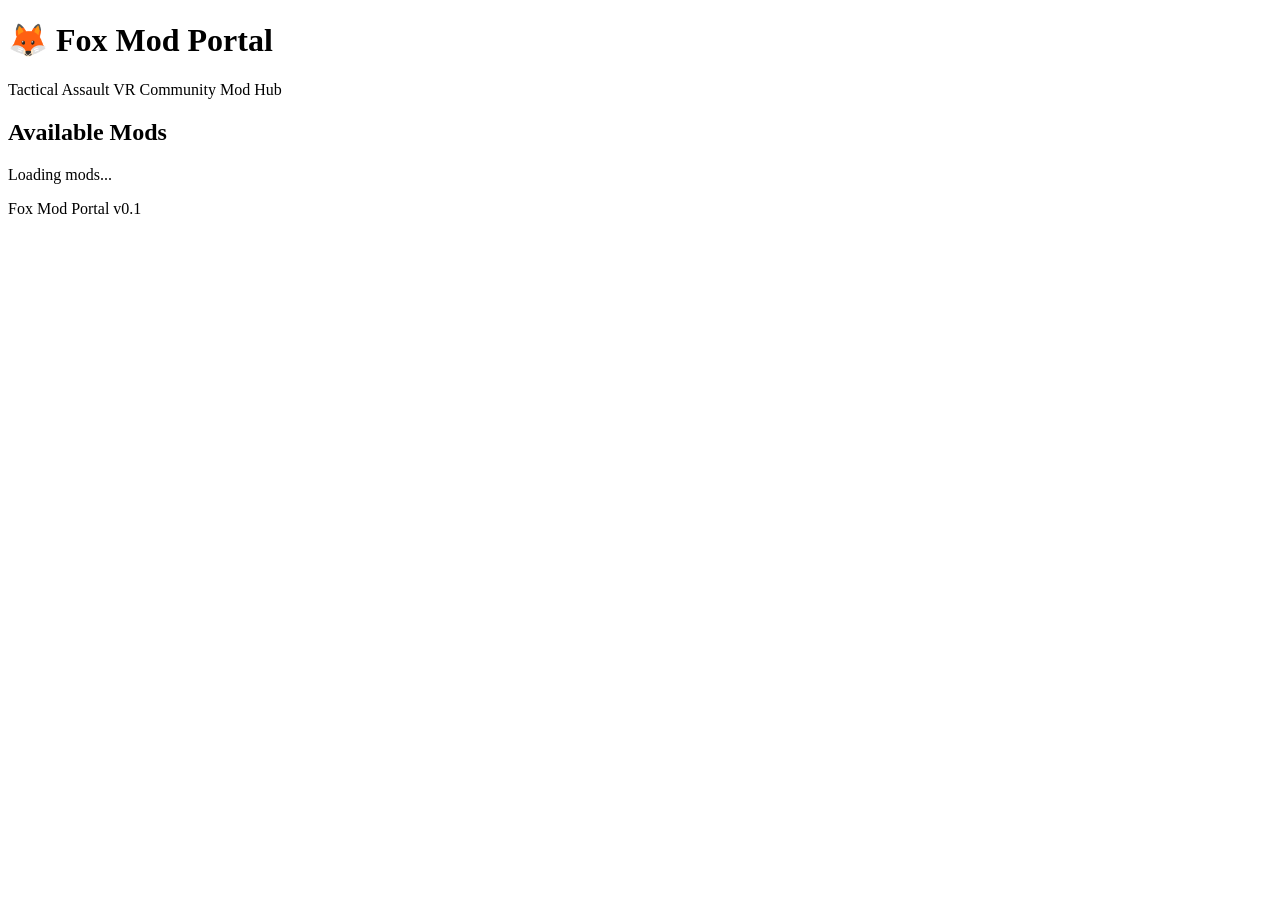
==== index.html @ dd149527 "Create index.html" ====
<!DOCTYPE html>
<html>
<head>
    <title>Fox Mod Portal</title>
    <link rel="stylesheet" href="style.css">
</head>

<body>

<header>
    <h1>🦊 Fox Mod Portal</h1>
    <p>Tactical Assault VR Community Mod Hub</p>
</header>

<main>
    <h2>Available Mods</h2>

    <div id="mods">
        Loading mods...
    </div>
</main>

<footer>
    <p>Fox Mod Portal v0.1</p>
</footer>

<script>
fetch("mods.json")
.then(response => response.json())
.then(data => {

    const container = document.getElementById("mods");

    data.mods.forEach(mod => {

        container.innerHTML += `
        <div class="mod-card">

            <h3>${mod.name}</h3>

            <p>
            Type: ${mod.type}<br>
            Version: ${mod.version}<br>
            Creator: ${mod.author}
            </p>

            <a href="${mod.download}">
                Download
            </a>

        </div>
        `;

    });

});
</script>

</body>
</html>
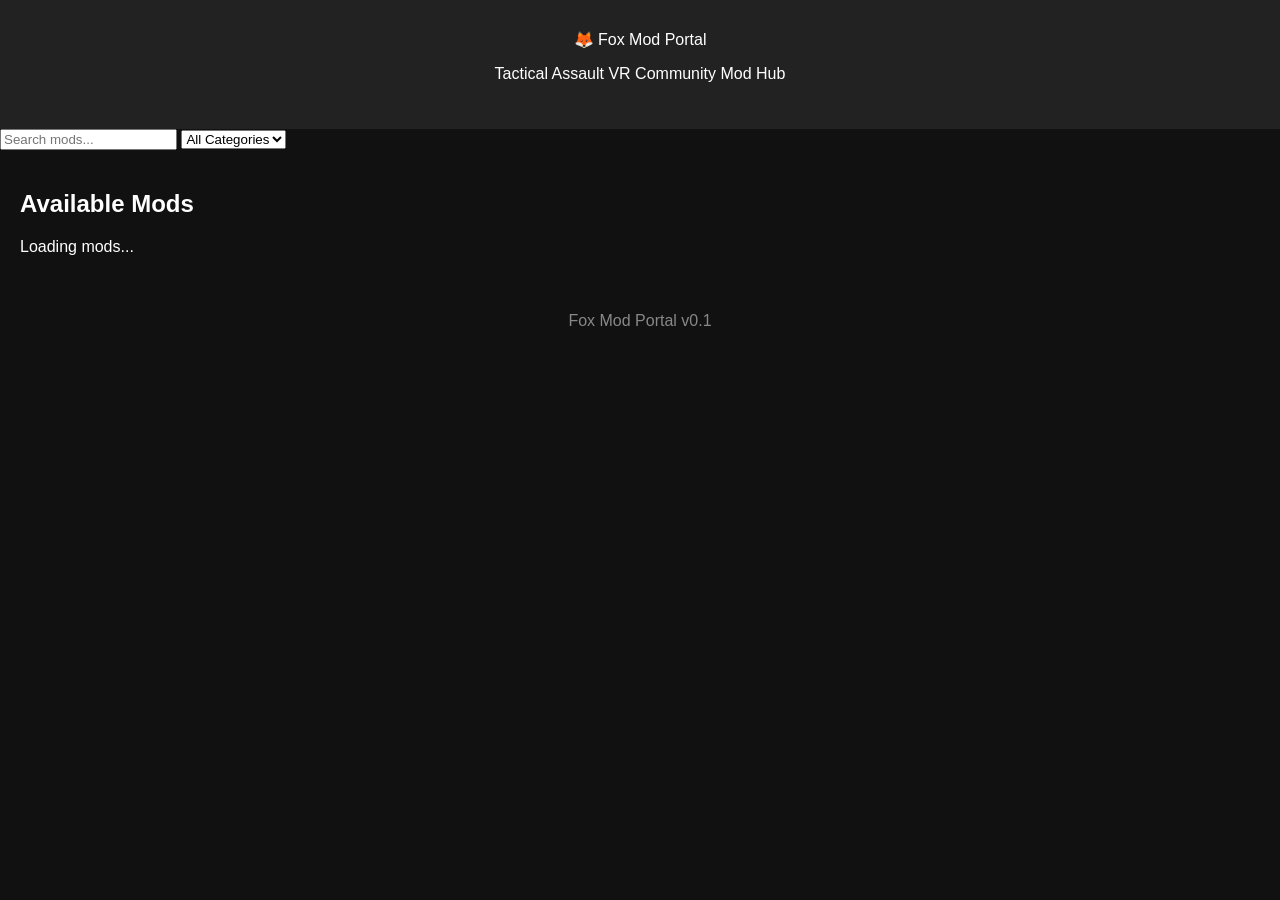
==== commit 7e79bc13: "Update index.html" ====
--- a/index.html
+++ b/index.html
@@ -1,6 +1,8 @@
 <!DOCTYPE html>
-<html>
+<html lang="en">
 <head>
+    <meta charset="UTF-8">
+    <meta name="viewport" content="width=device-width, initial-scale=1.0">
     <title>Fox Mod Portal</title>
     <link rel="stylesheet" href="style.css">
 </head>
@@ -8,53 +10,50 @@
 <body>
 
 <header>
-    <h1>🦊 Fox Mod Portal</h1>
-    <p>Tactical Assault VR Community Mod Hub</p>
+    <div class="logo">
+        🦊 Fox Mod Portal
+    </div>
+
+    <p>
+        Tactical Assault VR Community Mod Hub
+    </p>
 </header>
 
+<nav>
+    <input 
+        id="search"
+        type="text"
+        placeholder="Search mods..."
+    >
+
+    <select id="category">
+        <option value="All">All Categories</option>
+        <option value="Map">Maps</option>
+        <option value="Enemy">Enemies</option>
+        <option value="Weapon">Weapons</option>
+    </select>
+</nav>
+
+
 <main>
-    <h2>Available Mods</h2>
 
-    <div id="mods">
-        Loading mods...
-    </div>
+<h2>Available Mods</h2>
+
+<div id="mods">
+    Loading mods...
+</div>
+
 </main>
 
+
 <footer>
-    <p>Fox Mod Portal v0.1</p>
+    <p>
+        Fox Mod Portal v0.1
+    </p>
 </footer>
 
-<script>
-fetch("mods.json")
-.then(response => response.json())
-.then(data => {
 
-    const container = document.getElementById("mods");
-
-    data.mods.forEach(mod => {
-
-        container.innerHTML += `
-        <div class="mod-card">
-
-            <h3>${mod.name}</h3>
-
-            <p>
-            Type: ${mod.type}<br>
-            Version: ${mod.version}<br>
-            Creator: ${mod.author}
-            </p>
-
-            <a href="${mod.download}">
-                Download
-            </a>
-
-        </div>
-        `;
-
-    });
-
-});
-</script>
+<script src="script.js"></script>
 
 </body>
 </html>
--- a/style.css
+++ b/style.css
@@ -0,0 +1,39 @@
+body {
+    background:#111;
+    color:white;
+    font-family:Arial, sans-serif;
+    margin:0;
+}
+
+header {
+    background:#222;
+    padding:30px;
+    text-align:center;
+}
+
+main {
+    padding:20px;
+}
+
+.mod-card {
+    background:#1e1e1e;
+    border:1px solid #444;
+    padding:20px;
+    margin:15px 0;
+    border-radius:10px;
+}
+
+.mod-card a {
+    display:inline-block;
+    background:#4CAF50;
+    color:white;
+    padding:10px 15px;
+    text-decoration:none;
+    border-radius:5px;
+}
+
+footer {
+    text-align:center;
+    padding:20px;
+    color:#888;
+}
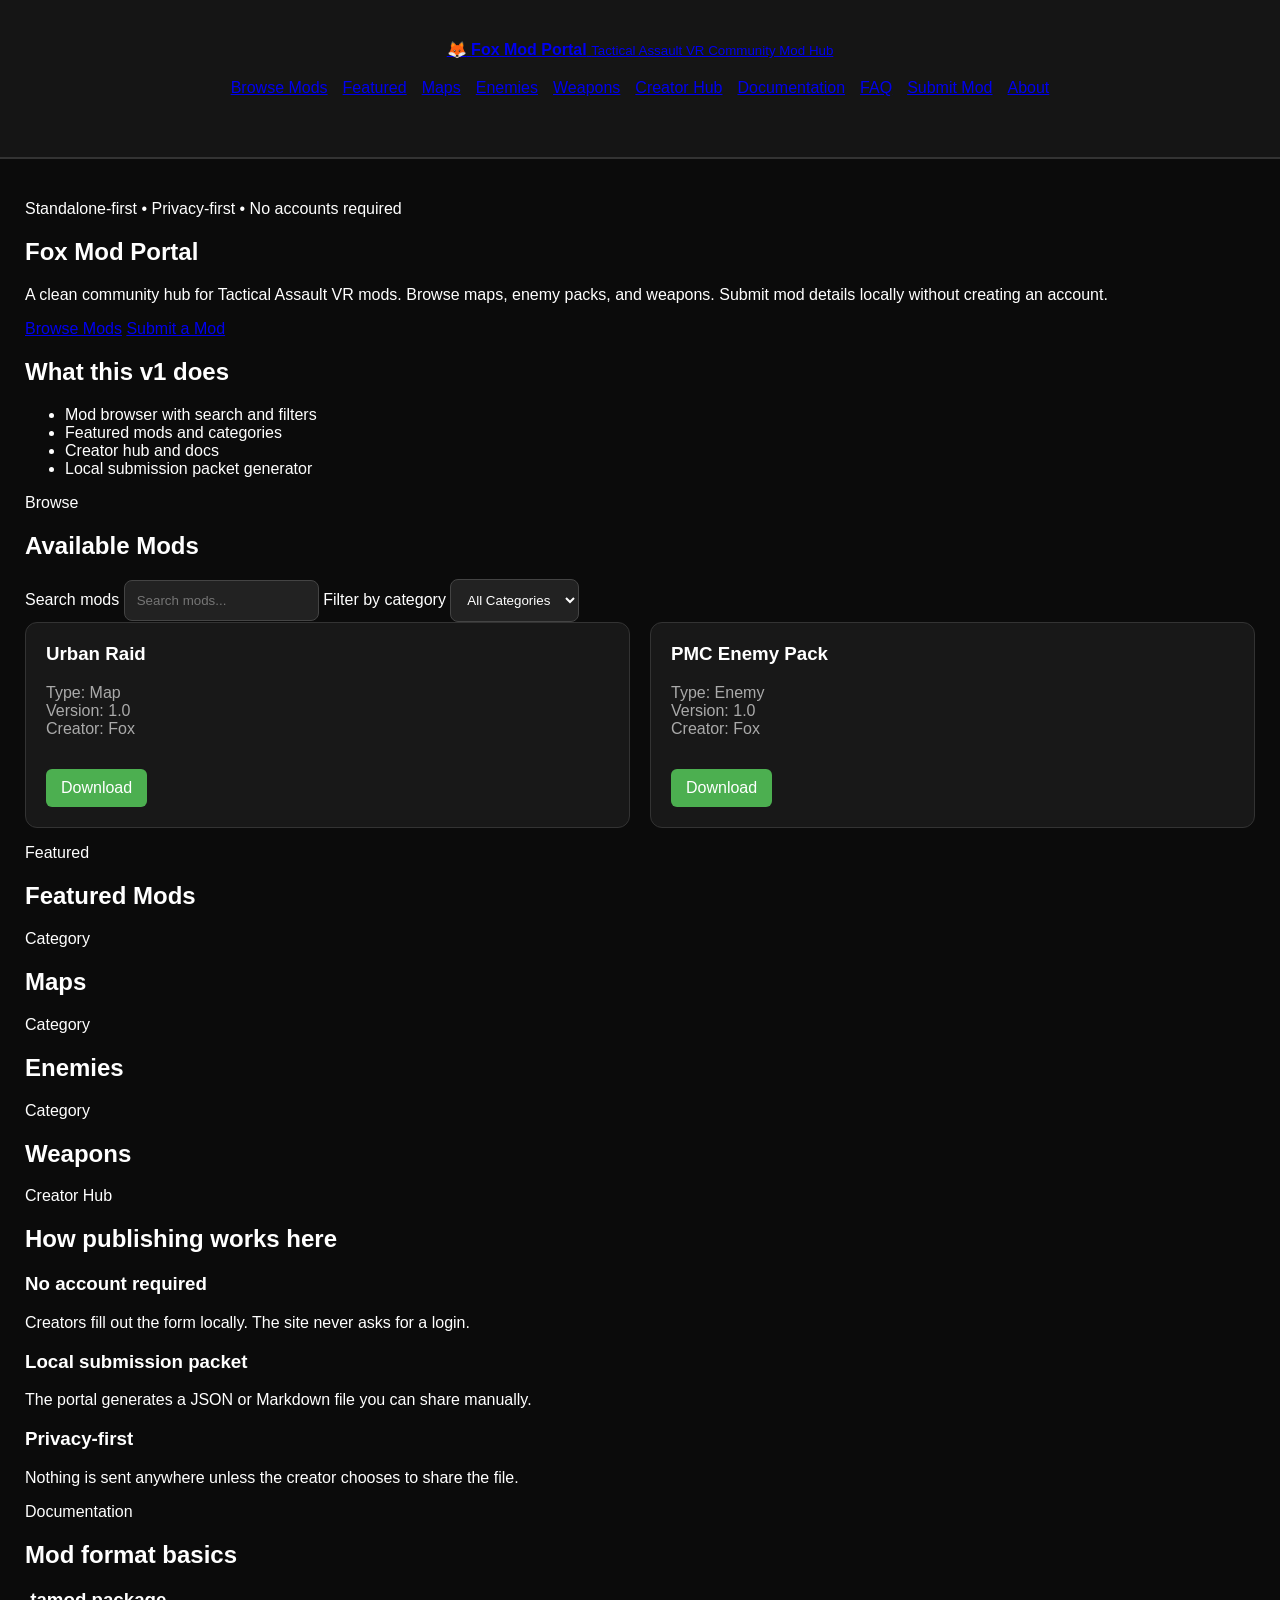
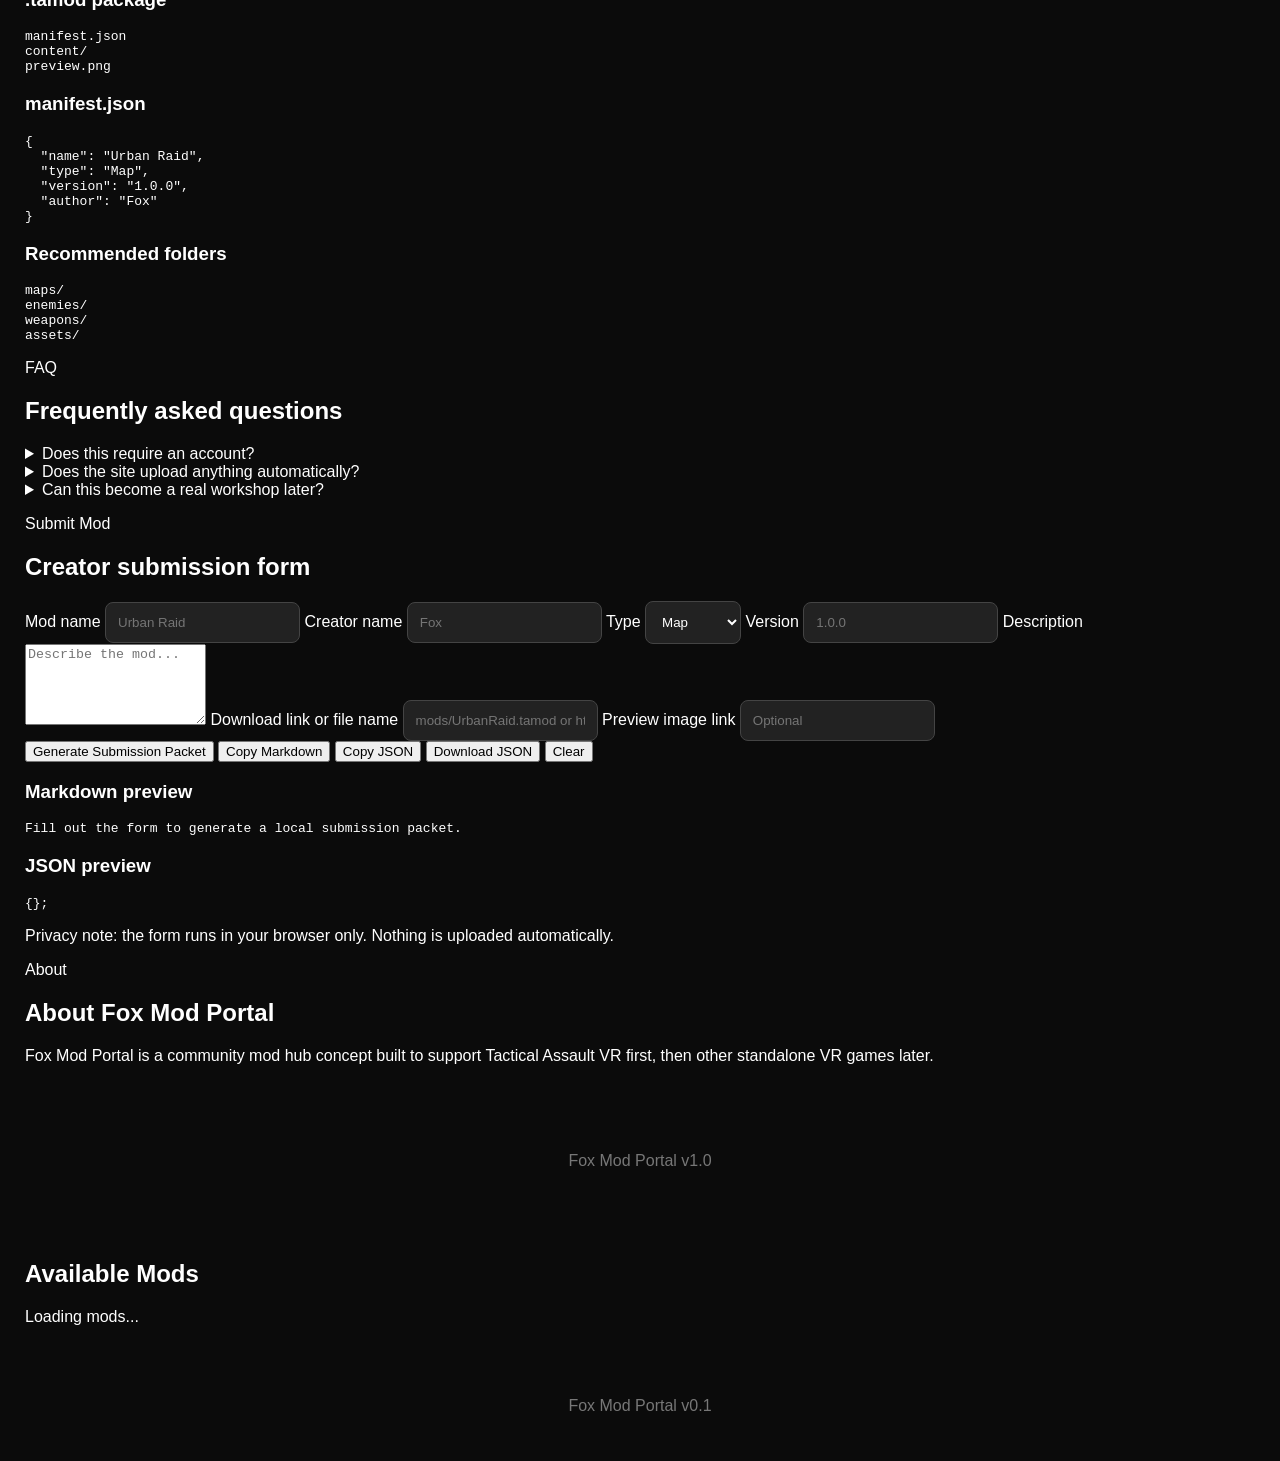
==== commit 2df6cc0a: "Update index.html" ====
--- a/index.html
+++ b/index.html
@@ -1,40 +1,315 @@
-<!DOCTYPE html>
+<!doctype html>
 <html lang="en">
 <head>
-    <meta charset="UTF-8">
-    <meta name="viewport" content="width=device-width, initial-scale=1.0">
-    <title>Fox Mod Portal</title>
-    <link rel="stylesheet" href="style.css">
+  <meta charset="UTF-8" />
+  <meta name="viewport" content="width=device-width, initial-scale=1.0" />
+  <title>Fox Mod Portal</title>
+  <meta name="description" content="Privacy-first community mod portal for Tactical Assault VR." />
+  <link rel="stylesheet" href="style.css" />
 </head>
-
 <body>
-
-<header>
-    <div class="logo">
-        🦊 Fox Mod Portal
-    </div>
-
-    <p>
-        Tactical Assault VR Community Mod Hub
-    </p>
-</header>
-
-<nav>
-    <input 
-        id="search"
-        type="text"
-        placeholder="Search mods..."
-    >
-
-    <select id="category">
-        <option value="All">All Categories</option>
-        <option value="Map">Maps</option>
-        <option value="Enemy">Enemies</option>
-        <option value="Weapon">Weapons</option>
-    </select>
-</nav>
-
-
+  <header class="topbar">
+    <a class="brand" href="#home" aria-label="Fox Mod Portal home">
+      <span class="brand-icon">🦊</span>
+      <span>
+        <strong>Fox Mod Portal</strong>
+        <small>Tactical Assault VR Community Mod Hub</small>
+      </span>
+    </a>
+
+    <nav class="nav" aria-label="Primary navigation">
+      <a href="#browse">Browse Mods</a>
+      <a href="#featured">Featured</a>
+      <a href="#maps">Maps</a>
+      <a href="#enemies">Enemies</a>
+      <a href="#weapons">Weapons</a>
+      <a href="#creator-hub">Creator Hub</a>
+      <a href="#docs">Documentation</a>
+      <a href="#faq">FAQ</a>
+      <a href="#submit">Submit Mod</a>
+      <a href="#about">About</a>
+    </nav>
+  </header>
+
+  <main>
+    <section id="home" class="hero">
+      <div>
+        <p class="eyebrow">Standalone-first • Privacy-first • No accounts required</p>
+        <h1>Fox Mod Portal</h1>
+        <p class="hero-copy">
+          A clean community hub for Tactical Assault VR mods. Browse maps, enemy packs, and weapons.
+          Submit mod details locally without creating an account.
+        </p>
+        <div class="hero-actions">
+          <a class="button primary" href="#browse">Browse Mods</a>
+          <a class="button secondary" href="#submit">Submit a Mod</a>
+        </div>
+      </div>
+
+      <aside class="hero-card">
+        <h2>What this v1 does</h2>
+        <ul>
+          <li>Mod browser with search and filters</li>
+          <li>Featured mods and categories</li>
+          <li>Creator hub and docs</li>
+          <li>Local submission packet generator</li>
+        </ul>
+      </aside>
+    </section>
+
+    <section class="panel" aria-labelledby="browse-title" id="browse">
+      <div class="section-head">
+        <div>
+          <p class="eyebrow">Browse</p>
+          <h2 id="browse-title">Available Mods</h2>
+        </div>
+
+        <div class="filters">
+          <label class="sr-only" for="search">Search mods</label>
+          <input id="search" type="search" placeholder="Search mods..." autocomplete="off" />
+
+          <label class="sr-only" for="category">Filter by category</label>
+          <select id="category">
+            <option value="All">All Categories</option>
+            <option value="Map">Maps</option>
+            <option value="Enemy">Enemies</option>
+            <option value="Weapon">Weapons</option>
+            <option value="Other">Other</option>
+          </select>
+        </div>
+      </div>
+
+      <div id="mods" class="grid" aria-live="polite">Loading mods...</div>
+    </section>
+
+    <section class="panel" id="featured">
+      <div class="section-head">
+        <div>
+          <p class="eyebrow">Featured</p>
+          <h2>Featured Mods</h2>
+        </div>
+      </div>
+
+      <div class="grid" id="featured-mods"></div>
+    </section>
+
+    <section class="panel" id="maps">
+      <div class="section-head">
+        <div>
+          <p class="eyebrow">Category</p>
+          <h2>Maps</h2>
+        </div>
+      </div>
+      <div class="grid" id="maps-mods"></div>
+    </section>
+
+    <section class="panel" id="enemies">
+      <div class="section-head">
+        <div>
+          <p class="eyebrow">Category</p>
+          <h2>Enemies</h2>
+        </div>
+      </div>
+      <div class="grid" id="enemy-mods"></div>
+    </section>
+
+    <section class="panel" id="weapons">
+      <div class="section-head">
+        <div>
+          <p class="eyebrow">Category</p>
+          <h2>Weapons</h2>
+        </div>
+      </div>
+      <div class="grid" id="weapon-mods"></div>
+    </section>
+
+    <section class="panel" id="creator-hub">
+      <div class="section-head">
+        <div>
+          <p class="eyebrow">Creator Hub</p>
+          <h2>How publishing works here</h2>
+        </div>
+      </div>
+
+      <div class="info-grid">
+        <article class="info-card">
+          <h3>No account required</h3>
+          <p>Creators fill out the form locally. The site never asks for a login.</p>
+        </article>
+
+        <article class="info-card">
+          <h3>Local submission packet</h3>
+          <p>The portal generates a JSON or Markdown file you can share manually.</p>
+        </article>
+
+        <article class="info-card">
+          <h3>Privacy-first</h3>
+          <p>Nothing is sent anywhere unless the creator chooses to share the file.</p>
+        </article>
+      </div>
+    </section>
+
+    <section class="panel" id="docs">
+      <div class="section-head">
+        <div>
+          <p class="eyebrow">Documentation</p>
+          <h2>Mod format basics</h2>
+        </div>
+      </div>
+
+      <div class="doc-grid">
+        <article class="doc-card">
+          <h3>.tamod package</h3>
+          <pre>manifest.json
+content/
+preview.png</pre>
+        </article>
+
+        <article class="doc-card">
+          <h3>manifest.json</h3>
+          <pre>{
+  "name": "Urban Raid",
+  "type": "Map",
+  "version": "1.0.0",
+  "author": "Fox"
+}</pre>
+        </article>
+
+        <article class="doc-card">
+          <h3>Recommended folders</h3>
+          <pre>maps/
+enemies/
+weapons/
+assets/</pre>
+        </article>
+      </div>
+    </section>
+
+    <section class="panel" id="faq">
+      <div class="section-head">
+        <div>
+          <p class="eyebrow">FAQ</p>
+          <h2>Frequently asked questions</h2>
+        </div>
+      </div>
+
+      <div class="faq">
+        <details>
+          <summary>Does this require an account?</summary>
+          <p>No. The submission form generates a file locally and keeps the process private.</p>
+        </details>
+
+        <details>
+          <summary>Does the site upload anything automatically?</summary>
+          <p>No. The browser only creates a downloadable packet. Nothing leaves the device by default.</p>
+        </details>
+
+        <details>
+          <summary>Can this become a real workshop later?</summary>
+          <p>Yes. A backend can be added later for automatic publishing, ratings, and comments.</p>
+        </details>
+      </div>
+    </section>
+
+    <section class="panel" id="submit">
+      <div class="section-head">
+        <div>
+          <p class="eyebrow">Submit Mod</p>
+          <h2>Creator submission form</h2>
+        </div>
+      </div>
+
+      <form id="submit-form" class="submit-form">
+        <div class="form-grid">
+          <label>
+            Mod name
+            <input name="name" type="text" placeholder="Urban Raid" required />
+          </label>
+
+          <label>
+            Creator name
+            <input name="author" type="text" placeholder="Fox" required />
+          </label>
+
+          <label>
+            Type
+            <select name="type" required>
+              <option value="Map">Map</option>
+              <option value="Enemy">Enemy</option>
+              <option value="Weapon">Weapon</option>
+              <option value="Other">Other</option>
+            </select>
+          </label>
+
+          <label>
+            Version
+            <input name="version" type="text" placeholder="1.0.0" required />
+          </label>
+
+          <label class="span-2">
+            Description
+            <textarea name="description" rows="5" placeholder="Describe the mod..." required></textarea>
+          </label>
+
+          <label class="span-2">
+            Download link or file name
+            <input name="download" type="text" placeholder="mods/UrbanRaid.tamod or https://..." />
+          </label>
+
+          <label class="span-2">
+            Preview image link
+            <input name="preview" type="text" placeholder="Optional" />
+          </label>
+        </div>
+
+        <div class="submit-actions">
+          <button type="submit" class="button primary">Generate Submission Packet</button>
+          <button type="button" id="copy-md" class="button secondary">Copy Markdown</button>
+          <button type="button" id="copy-json" class="button secondary">Copy JSON</button>
+          <button type="button" id="download-json" class="button secondary">Download JSON</button>
+          <button type="reset" class="button ghost">Clear</button>
+        </div>
+      </form>
+
+      <div class="output-grid">
+        <section class="output-card">
+          <h3>Markdown preview</h3>
+          <pre id="md-preview">Fill out the form to generate a local submission packet.</pre>
+        </section>
+
+        <section class="output-card">
+          <h3>JSON preview</h3>
+          <pre id="json-preview">{};</pre>
+        </section>
+      </div>
+
+      <p class="privacy-note">
+        Privacy note: the form runs in your browser only. Nothing is uploaded automatically.
+      </p>
+    </section>
+
+    <section class="panel" id="about">
+      <div class="section-head">
+        <div>
+          <p class="eyebrow">About</p>
+          <h2>About Fox Mod Portal</h2>
+        </div>
+      </div>
+
+      <p>
+        Fox Mod Portal is a community mod hub concept built to support Tactical Assault VR first,
+        then other standalone VR games later.
+      </p>
+    </section>
+  </main>
+
+  <footer class="footer">
+    <p>Fox Mod Portal v1.0</p>
+  </footer>
+
+  <script src="script.js"></script>
+</body>
+</html>
 <main>
 
 <h2>Available Mods</h2>
--- a/style.css
+++ b/style.css
@@ -1,39 +1,113 @@
-body {
-    background:#111;
-    color:white;
-    font-family:Arial, sans-serif;
-    margin:0;
+* {
+    box-sizing: border-box;
 }
 
-header {
-    background:#222;
-    padding:30px;
-    text-align:center;
+body {
+    margin: 0;
+    background: #0b0b0b;
+    color: white;
+    font-family: Arial, sans-serif;
 }
 
-main {
-    padding:20px;
+
+header {
+    text-align: center;
+    padding: 40px;
+    background: #151515;
+    border-bottom: 2px solid #333;
 }
 
-.mod-card {
-    background:#1e1e1e;
-    border:1px solid #444;
-    padding:20px;
-    margin:15px 0;
-    border-radius:10px;
+
+.logo {
+    font-size: 32px;
+    font-weight: bold;
 }
 
-.mod-card a {
-    display:inline-block;
-    background:#4CAF50;
-    color:white;
-    padding:10px 15px;
-    text-decoration:none;
-    border-radius:5px;
+
+nav {
+    padding: 20px;
+    display: flex;
+    gap: 15px;
+    justify-content: center;
 }
 
+
+input,
+select {
+
+    padding: 12px;
+    background: #222;
+    color: white;
+    border: 1px solid #444;
+    border-radius: 8px;
+
+}
+
+
+main {
+    padding: 25px;
+}
+
+
+#mods {
+
+    display: grid;
+    grid-template-columns: repeat(auto-fit,minmax(280px,1fr));
+    gap: 20px;
+
+}
+
+
+.mod-card {
+
+    background:#181818;
+    border:1px solid #333;
+    padding:20px;
+    border-radius:12px;
+
+}
+
+
+.mod-card h3 {
+
+    margin-top:0;
+
+}
+
+
+.tag {
+
+    color:#aaa;
+
+}
+
+
+.download {
+
+    display:inline-block;
+    margin-top:15px;
+    padding:10px 15px;
+
+    background:#4caf50;
+    color:white;
+
+    text-decoration:none;
+    border-radius:6px;
+
+}
+
+
+.download:hover {
+
+    background:#66bb6a;
+
+}
+
+
 footer {
+
     text-align:center;
-    padding:20px;
-    color:#888;
+    padding:30px;
+    color:#777;
+
 }
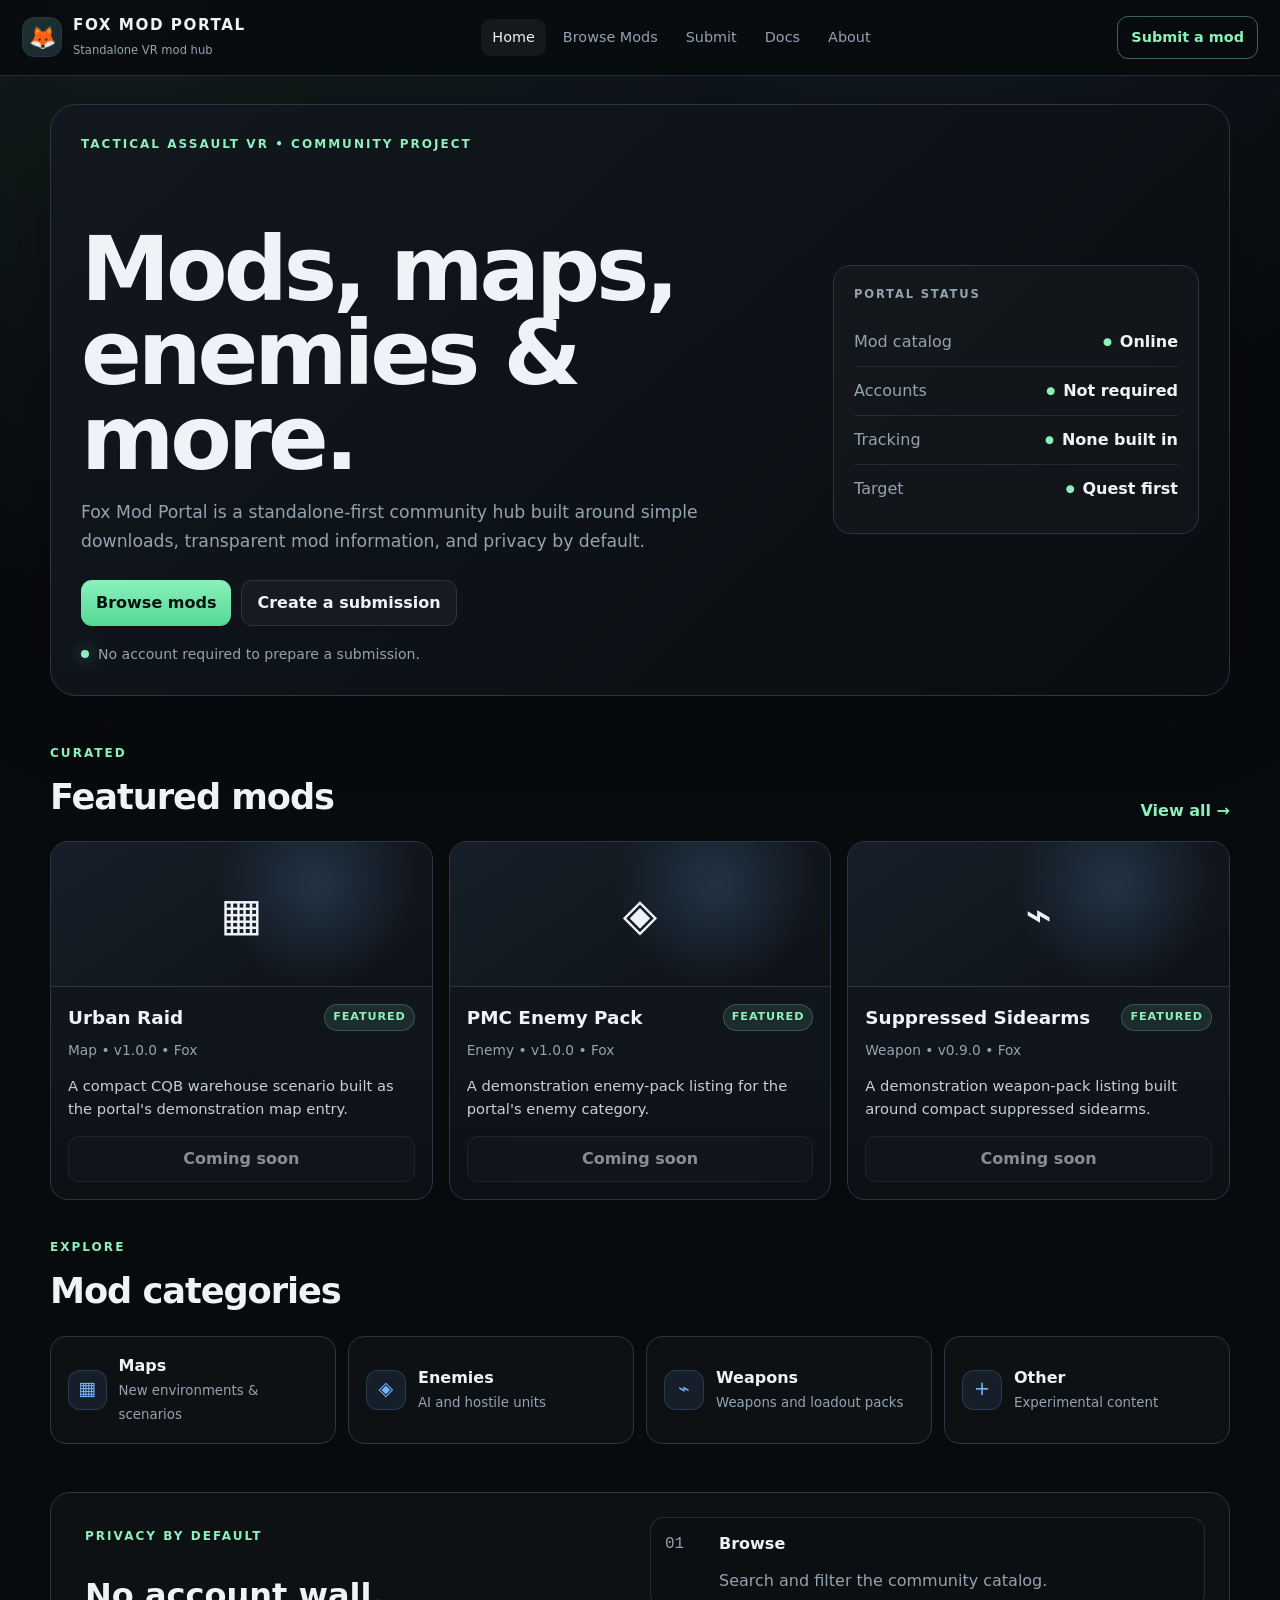
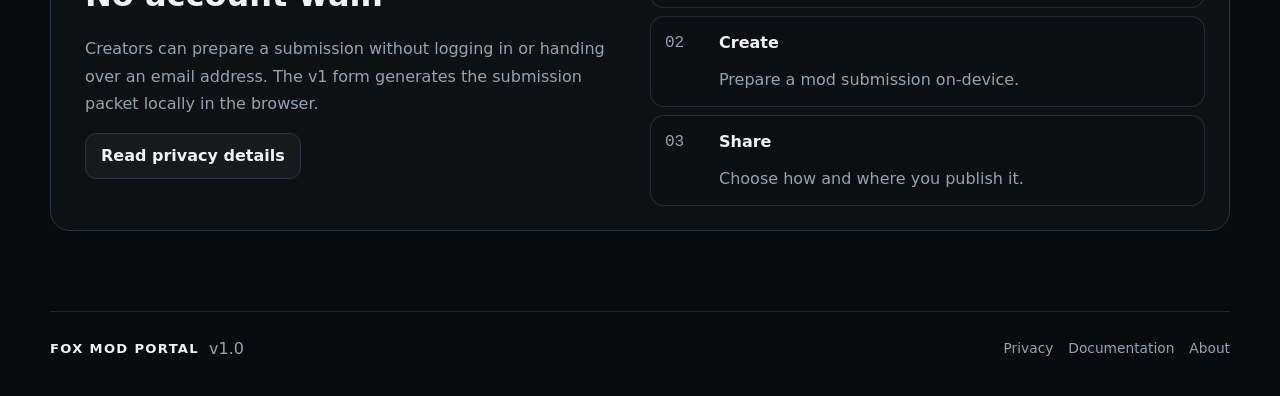
==== commit 3867dd49: "Add files via upload" ====
--- a/index.html
+++ b/index.html
@@ -1,334 +1 @@
-<!doctype html>
-<html lang="en">
-<head>
-  <meta charset="UTF-8" />
-  <meta name="viewport" content="width=device-width, initial-scale=1.0" />
-  <title>Fox Mod Portal</title>
-  <meta name="description" content="Privacy-first community mod portal for Tactical Assault VR." />
-  <link rel="stylesheet" href="style.css" />
-</head>
-<body>
-  <header class="topbar">
-    <a class="brand" href="#home" aria-label="Fox Mod Portal home">
-      <span class="brand-icon">🦊</span>
-      <span>
-        <strong>Fox Mod Portal</strong>
-        <small>Tactical Assault VR Community Mod Hub</small>
-      </span>
-    </a>
-
-    <nav class="nav" aria-label="Primary navigation">
-      <a href="#browse">Browse Mods</a>
-      <a href="#featured">Featured</a>
-      <a href="#maps">Maps</a>
-      <a href="#enemies">Enemies</a>
-      <a href="#weapons">Weapons</a>
-      <a href="#creator-hub">Creator Hub</a>
-      <a href="#docs">Documentation</a>
-      <a href="#faq">FAQ</a>
-      <a href="#submit">Submit Mod</a>
-      <a href="#about">About</a>
-    </nav>
-  </header>
-
-  <main>
-    <section id="home" class="hero">
-      <div>
-        <p class="eyebrow">Standalone-first • Privacy-first • No accounts required</p>
-        <h1>Fox Mod Portal</h1>
-        <p class="hero-copy">
-          A clean community hub for Tactical Assault VR mods. Browse maps, enemy packs, and weapons.
-          Submit mod details locally without creating an account.
-        </p>
-        <div class="hero-actions">
-          <a class="button primary" href="#browse">Browse Mods</a>
-          <a class="button secondary" href="#submit">Submit a Mod</a>
-        </div>
-      </div>
-
-      <aside class="hero-card">
-        <h2>What this v1 does</h2>
-        <ul>
-          <li>Mod browser with search and filters</li>
-          <li>Featured mods and categories</li>
-          <li>Creator hub and docs</li>
-          <li>Local submission packet generator</li>
-        </ul>
-      </aside>
-    </section>
-
-    <section class="panel" aria-labelledby="browse-title" id="browse">
-      <div class="section-head">
-        <div>
-          <p class="eyebrow">Browse</p>
-          <h2 id="browse-title">Available Mods</h2>
-        </div>
-
-        <div class="filters">
-          <label class="sr-only" for="search">Search mods</label>
-          <input id="search" type="search" placeholder="Search mods..." autocomplete="off" />
-
-          <label class="sr-only" for="category">Filter by category</label>
-          <select id="category">
-            <option value="All">All Categories</option>
-            <option value="Map">Maps</option>
-            <option value="Enemy">Enemies</option>
-            <option value="Weapon">Weapons</option>
-            <option value="Other">Other</option>
-          </select>
-        </div>
-      </div>
-
-      <div id="mods" class="grid" aria-live="polite">Loading mods...</div>
-    </section>
-
-    <section class="panel" id="featured">
-      <div class="section-head">
-        <div>
-          <p class="eyebrow">Featured</p>
-          <h2>Featured Mods</h2>
-        </div>
-      </div>
-
-      <div class="grid" id="featured-mods"></div>
-    </section>
-
-    <section class="panel" id="maps">
-      <div class="section-head">
-        <div>
-          <p class="eyebrow">Category</p>
-          <h2>Maps</h2>
-        </div>
-      </div>
-      <div class="grid" id="maps-mods"></div>
-    </section>
-
-    <section class="panel" id="enemies">
-      <div class="section-head">
-        <div>
-          <p class="eyebrow">Category</p>
-          <h2>Enemies</h2>
-        </div>
-      </div>
-      <div class="grid" id="enemy-mods"></div>
-    </section>
-
-    <section class="panel" id="weapons">
-      <div class="section-head">
-        <div>
-          <p class="eyebrow">Category</p>
-          <h2>Weapons</h2>
-        </div>
-      </div>
-      <div class="grid" id="weapon-mods"></div>
-    </section>
-
-    <section class="panel" id="creator-hub">
-      <div class="section-head">
-        <div>
-          <p class="eyebrow">Creator Hub</p>
-          <h2>How publishing works here</h2>
-        </div>
-      </div>
-
-      <div class="info-grid">
-        <article class="info-card">
-          <h3>No account required</h3>
-          <p>Creators fill out the form locally. The site never asks for a login.</p>
-        </article>
-
-        <article class="info-card">
-          <h3>Local submission packet</h3>
-          <p>The portal generates a JSON or Markdown file you can share manually.</p>
-        </article>
-
-        <article class="info-card">
-          <h3>Privacy-first</h3>
-          <p>Nothing is sent anywhere unless the creator chooses to share the file.</p>
-        </article>
-      </div>
-    </section>
-
-    <section class="panel" id="docs">
-      <div class="section-head">
-        <div>
-          <p class="eyebrow">Documentation</p>
-          <h2>Mod format basics</h2>
-        </div>
-      </div>
-
-      <div class="doc-grid">
-        <article class="doc-card">
-          <h3>.tamod package</h3>
-          <pre>manifest.json
-content/
-preview.png</pre>
-        </article>
-
-        <article class="doc-card">
-          <h3>manifest.json</h3>
-          <pre>{
-  "name": "Urban Raid",
-  "type": "Map",
-  "version": "1.0.0",
-  "author": "Fox"
-}</pre>
-        </article>
-
-        <article class="doc-card">
-          <h3>Recommended folders</h3>
-          <pre>maps/
-enemies/
-weapons/
-assets/</pre>
-        </article>
-      </div>
-    </section>
-
-    <section class="panel" id="faq">
-      <div class="section-head">
-        <div>
-          <p class="eyebrow">FAQ</p>
-          <h2>Frequently asked questions</h2>
-        </div>
-      </div>
-
-      <div class="faq">
-        <details>
-          <summary>Does this require an account?</summary>
-          <p>No. The submission form generates a file locally and keeps the process private.</p>
-        </details>
-
-        <details>
-          <summary>Does the site upload anything automatically?</summary>
-          <p>No. The browser only creates a downloadable packet. Nothing leaves the device by default.</p>
-        </details>
-
-        <details>
-          <summary>Can this become a real workshop later?</summary>
-          <p>Yes. A backend can be added later for automatic publishing, ratings, and comments.</p>
-        </details>
-      </div>
-    </section>
-
-    <section class="panel" id="submit">
-      <div class="section-head">
-        <div>
-          <p class="eyebrow">Submit Mod</p>
-          <h2>Creator submission form</h2>
-        </div>
-      </div>
-
-      <form id="submit-form" class="submit-form">
-        <div class="form-grid">
-          <label>
-            Mod name
-            <input name="name" type="text" placeholder="Urban Raid" required />
-          </label>
-
-          <label>
-            Creator name
-            <input name="author" type="text" placeholder="Fox" required />
-          </label>
-
-          <label>
-            Type
-            <select name="type" required>
-              <option value="Map">Map</option>
-              <option value="Enemy">Enemy</option>
-              <option value="Weapon">Weapon</option>
-              <option value="Other">Other</option>
-            </select>
-          </label>
-
-          <label>
-            Version
-            <input name="version" type="text" placeholder="1.0.0" required />
-          </label>
-
-          <label class="span-2">
-            Description
-            <textarea name="description" rows="5" placeholder="Describe the mod..." required></textarea>
-          </label>
-
-          <label class="span-2">
-            Download link or file name
-            <input name="download" type="text" placeholder="mods/UrbanRaid.tamod or https://..." />
-          </label>
-
-          <label class="span-2">
-            Preview image link
-            <input name="preview" type="text" placeholder="Optional" />
-          </label>
-        </div>
-
-        <div class="submit-actions">
-          <button type="submit" class="button primary">Generate Submission Packet</button>
-          <button type="button" id="copy-md" class="button secondary">Copy Markdown</button>
-          <button type="button" id="copy-json" class="button secondary">Copy JSON</button>
-          <button type="button" id="download-json" class="button secondary">Download JSON</button>
-          <button type="reset" class="button ghost">Clear</button>
-        </div>
-      </form>
-
-      <div class="output-grid">
-        <section class="output-card">
-          <h3>Markdown preview</h3>
-          <pre id="md-preview">Fill out the form to generate a local submission packet.</pre>
-        </section>
-
-        <section class="output-card">
-          <h3>JSON preview</h3>
-          <pre id="json-preview">{};</pre>
-        </section>
-      </div>
-
-      <p class="privacy-note">
-        Privacy note: the form runs in your browser only. Nothing is uploaded automatically.
-      </p>
-    </section>
-
-    <section class="panel" id="about">
-      <div class="section-head">
-        <div>
-          <p class="eyebrow">About</p>
-          <h2>About Fox Mod Portal</h2>
-        </div>
-      </div>
-
-      <p>
-        Fox Mod Portal is a community mod hub concept built to support Tactical Assault VR first,
-        then other standalone VR games later.
-      </p>
-    </section>
-  </main>
-
-  <footer class="footer">
-    <p>Fox Mod Portal v1.0</p>
-  </footer>
-
-  <script src="script.js"></script>
-</body>
-</html>
-<main>
-
-<h2>Available Mods</h2>
-
-<div id="mods">
-    Loading mods...
-</div>
-
-</main>
-
-
-<footer>
-    <p>
-        Fox Mod Portal v0.1
-    </p>
-</footer>
-
-
-<script src="script.js"></script>
-
-</body>
-</html>
+<!doctype html><html lang="en"><head><meta charset="utf-8"><meta name="viewport" content="width=device-width,initial-scale=1"><title>Fox Mod Portal</title><meta name="description" content="Fox Mod Portal — a privacy-first community mod hub for Tactical Assault VR."><link rel="icon" href="favicon.svg" type="image/svg+xml"><link rel="stylesheet" href="styles.css"></head><body data-page="home"><div class="site-shell"><header class="topbar"><a class="brand" href="index.html"><span class="brand-mark">🦊</span><span class="brand-copy"><strong>FOX MOD PORTAL</strong><small>Standalone VR mod hub</small></span></a><nav class="nav"><a class="active" href="index.html">Home</a><a href="mods.html">Browse Mods</a><a href="submit.html">Submit</a><a href="docs.html">Docs</a><a href="about.html">About</a></nav><a class="nav-cta" href="submit.html">Submit a mod</a></header><main><section class="hero"><div class="hero-main"><div class="eyebrow">TACTICAL ASSAULT VR • COMMUNITY PROJECT</div><h1>Mods, maps, enemies & more.</h1><p class="hero-copy">Fox Mod Portal is a standalone-first community hub built around simple downloads, transparent mod information, and privacy by default.</p><div class="button-row"><a class="button button-primary" href="mods.html">Browse mods</a><a class="button button-secondary" href="submit.html">Create a submission</a></div><div class="hero-note"><span class="status-dot"></span><span>No account required to prepare a submission.</span></div></div><aside class="hero-panel"><div class="panel-label">PORTAL STATUS</div><div class="status-row"><span>Mod catalog</span><strong>Online</strong></div><div class="status-row"><span>Accounts</span><strong>Not required</strong></div><div class="status-row"><span>Tracking</span><strong>None built in</strong></div><div class="status-row"><span>Target</span><strong>Quest first</strong></div></aside></section><section class="section"><div class="section-head"><div><div class="eyebrow">CURATED</div><h2>Featured mods</h2></div><a class="text-link" href="mods.html">View all →</a></div><div id="featured-grid" class="card-grid"></div></section><section class="section compact-section"><div class="section-head"><div><div class="eyebrow">EXPLORE</div><h2>Mod categories</h2></div></div><div class="category-grid"><a href="mods.html?category=Map" class="category-card"><span class="category-icon">▦</span><span><strong>Maps</strong><small>New environments & scenarios</small></span></a><a href="mods.html?category=Enemy" class="category-card"><span class="category-icon">◈</span><span><strong>Enemies</strong><small>AI and hostile units</small></span></a><a href="mods.html?category=Weapon" class="category-card"><span class="category-icon">⌁</span><span><strong>Weapons</strong><small>Weapons and loadout packs</small></span></a><a href="mods.html?category=Other" class="category-card"><span class="category-icon">+</span><span><strong>Other</strong><small>Experimental content</small></span></a></div></section><section class="section split-section"><div class="feature-copy"><div class="eyebrow">PRIVACY BY DEFAULT</div><h2>No account wall.</h2><p>Creators can prepare a submission without logging in or handing over an email address. The v1 form generates the submission packet locally in the browser.</p><a class="button button-secondary" href="privacy.html">Read privacy details</a></div><div class="feature-list"><div><span>01</span><strong>Browse</strong><p>Search and filter the community catalog.</p></div><div><span>02</span><strong>Create</strong><p>Prepare a mod submission on-device.</p></div><div><span>03</span><strong>Share</strong><p>Choose how and where you publish it.</p></div></div></section></main><footer class="footer"><div><strong>FOX MOD PORTAL</strong><span>v1.0</span></div><nav><a href="privacy.html">Privacy</a><a href="docs.html">Documentation</a><a href="about.html">About</a></nav></footer></div><script src="app.js"></script></body></html>
--- a/styles.css
+++ b/styles.css
@@ -0,0 +1 @@
+:root{--bg:#080b0e;--surface:#10151b;--line:#2b3642;--text:#eef3f7;--muted:#94a3b2;--accent:#8cf0bd;--accent-strong:#52d994;--blue:#74b5ff;--max:1180px}*{box-sizing:border-box}html{scroll-behavior:smooth}body{margin:0;background:radial-gradient(circle at 70% -10%,rgba(116,181,255,.11),transparent 28%),radial-gradient(circle at 10% 0%,rgba(140,240,189,.08),transparent 26%),var(--bg);color:var(--text);font-family:Inter,ui-sans-serif,system-ui,-apple-system,BlinkMacSystemFont,"Segoe UI",sans-serif;line-height:1.5}button,input,select,textarea{font:inherit}a{color:inherit;text-decoration:none}button{border:0}.site-shell{min-height:100vh}.topbar{position:sticky;top:0;z-index:100;display:grid;grid-template-columns:auto 1fr auto;align-items:center;gap:24px;padding:14px 22px;background:rgba(8,11,14,.85);border-bottom:1px solid rgba(43,54,66,.85);backdrop-filter:blur(18px)}.brand{display:inline-flex;align-items:center;gap:11px;min-width:0}.brand-mark{display:grid;place-items:center;width:40px;height:40px;border-radius:12px;background:linear-gradient(135deg,rgba(140,240,189,.17),rgba(116,181,255,.16));border:1px solid var(--line);font-size:22px}.brand-copy strong{display:block;font-size:.95rem;letter-spacing:.1em}.brand-copy small{color:var(--muted);font-size:.72rem}.nav{display:flex;justify-content:center;flex-wrap:wrap;gap:6px}.nav a{padding:8px 11px;border-radius:10px;color:var(--muted);font-size:.9rem}.nav a:hover,.nav a.active{color:var(--text);background:rgba(255,255,255,.05)}.nav-cta{padding:10px 13px;border:1px solid rgba(140,240,189,.4);border-radius:11px;color:var(--accent);white-space:nowrap;font-size:.9rem;font-weight:700}main{width:min(var(--max),calc(100% - 30px));margin:0 auto;padding:28px 0 80px}.hero{display:grid;grid-template-columns:1.5fr .75fr;gap:20px;min-height:540px;padding:30px;border:1px solid var(--line);border-radius:26px;background:linear-gradient(135deg,rgba(18,24,31,.96),rgba(10,13,17,.98));box-shadow:0 26px 70px rgba(0,0,0,.28)}.hero-main{align-self:center;max-width:740px}.eyebrow{margin:0 0 9px;color:var(--accent);font-size:.75rem;font-weight:800;letter-spacing:.17em}.hero h1,.page-hero h1{max-width:850px;margin-bottom:18px;font-size:clamp(2.5rem,7vw,5.7rem);line-height:.94;letter-spacing:-.045em}.hero-copy{max-width:660px;color:var(--muted);font-size:1.08rem;line-height:1.7}.hero-panel{align-self:center;padding:20px;border:1px solid var(--line);border-radius:18px;background:rgba(255,255,255,.025)}.panel-label{margin-bottom:15px;color:var(--muted);font-size:.72rem;font-weight:800;letter-spacing:.16em}.status-row{display:flex;justify-content:space-between;gap:14px;padding:12px 0;border-bottom:1px solid rgba(43,54,66,.7)}.status-row:last-child{border-bottom:0}.status-row span{color:var(--muted)}.status-row strong:before{content:"●";margin-right:8px;color:var(--accent);font-size:.65em;vertical-align:2px}.button-row{display:flex;flex-wrap:wrap;gap:10px;margin-top:23px}.button{display:inline-flex;align-items:center;justify-content:center;min-height:45px;padding:10px 15px;border-radius:11px;cursor:pointer;transition:transform .15s ease;font-weight:750}.button:hover{transform:translateY(-1px)}.button-primary{color:#07120c;background:linear-gradient(180deg,var(--accent),var(--accent-strong))}.button-secondary{color:var(--text);background:rgba(255,255,255,.035);border:1px solid var(--line)}.button-quiet{color:var(--muted);background:transparent}.hero-note{display:flex;align-items:center;gap:9px;margin-top:18px;color:var(--muted);font-size:.88rem}.status-dot{width:8px;height:8px;border-radius:999px;background:var(--accent);box-shadow:0 0 18px rgba(140,240,189,.6)}.section{margin-top:48px}.compact-section{margin-top:38px}.section-head{display:flex;align-items:end;justify-content:space-between;gap:18px;margin-bottom:18px}.section-head h2{margin:0;font-size:clamp(1.5rem,3vw,2.2rem);letter-spacing:-.03em}.text-link{color:var(--accent);font-weight:700}.card-grid{display:grid;grid-template-columns:repeat(3,minmax(0,1fr));gap:16px}.mod-card,.doc-card,.form-card,.output-card{border:1px solid var(--line);border-radius:18px;background:linear-gradient(180deg,rgba(21,27,34,.96),rgba(13,17,22,.96))}.mod-card{overflow:hidden}.mod-art{display:grid;place-items:center;min-height:145px;background:radial-gradient(circle at 70% 30%,rgba(116,181,255,.17),transparent 35%),linear-gradient(145deg,#161f29,#0e1217);border-bottom:1px solid var(--line);font-size:2.8rem}.mod-body{padding:17px}.mod-top{display:flex;justify-content:space-between;gap:10px;align-items:start}.mod-name{margin:0;font-size:1.15rem}.mod-badge{padding:4px 8px;border-radius:999px;background:rgba(140,240,189,.1);border:1px solid rgba(140,240,189,.22);color:var(--accent);font-size:.7rem;font-weight:800;text-transform:uppercase;letter-spacing:.08em}.mod-meta{margin:8px 0;color:var(--muted);font-size:.86rem}.mod-description{min-height:45px;color:#c7d0d9;font-size:.92rem;line-height:1.55}.mod-actions{display:flex;gap:9px;margin-top:15px}.mod-actions a{flex:1}.disabled-link{opacity:.55;pointer-events:none}.category-grid{display:grid;grid-template-columns:repeat(4,1fr);gap:12px}.category-card{display:flex;align-items:center;gap:12px;padding:17px;border:1px solid var(--line);border-radius:16px;background:rgba(255,255,255,.025)}.category-card:hover{background:rgba(255,255,255,.045);border-color:#3a4858}.category-icon{display:grid;place-items:center;width:40px;height:40px;border-radius:12px;color:var(--blue);background:rgba(116,181,255,.09);border:1px solid rgba(116,181,255,.18);font-size:1.2rem}.category-card strong{display:block}.category-card small{color:var(--muted)}.split-section{display:grid;grid-template-columns:1fr 1fr;gap:20px;padding:24px;border:1px solid var(--line);border-radius:20px;background:rgba(255,255,255,.022)}.feature-copy{padding:10px}.feature-copy h2{font-size:2rem;margin-bottom:10px}.feature-copy p{max-width:55ch;color:var(--muted);line-height:1.7}.feature-list{display:grid;gap:8px}.feature-list>div{display:grid;grid-template-columns:44px 1fr;gap:10px;padding:14px;border:1px solid rgba(43,54,66,.75);border-radius:14px;background:rgba(0,0,0,.1)}.feature-list>div>span{color:var(--muted);font-family:ui-monospace,monospace}.feature-list strong{display:block}.feature-list p{grid-column:2;margin:3px 0 0;color:var(--muted)}.feature-list.three{grid-template-columns:repeat(3,1fr)}.page-hero{padding:38px 0 18px}.page-hero h1{max-width:760px;font-size:clamp(2.5rem,8vw,4.5rem)}.page-hero p{max-width:700px;color:var(--muted);font-size:1.02rem}.library-section{margin-top:18px}.library-toolbar{display:grid;grid-template-columns:1fr 180px 180px;gap:10px;padding:12px;border:1px solid var(--line);border-radius:17px;background:rgba(255,255,255,.025)}.search-box{display:flex;align-items:center;gap:9px;padding:0 12px;border:1px solid var(--line);border-radius:11px;background:#0d1116}.search-box span{color:var(--muted)}.search-box input{width:100%;padding:12px 0;border:0;outline:0;background:transparent;color:var(--text)}select,input,textarea{width:100%;padding:11px 12px;border:1px solid var(--line);border-radius:11px;background:#0d1116;color:var(--text);outline:0}select:focus,input:focus,textarea:focus{border-color:rgba(140,240,189,.55);box-shadow:0 0 0 3px rgba(140,240,189,.08)}.results-bar{display:flex;justify-content:space-between;gap:10px;margin:14px 2px;color:var(--muted);font-size:.85rem}.catalog-note code{color:#cdd7e1}.submit-layout{display:grid;grid-template-columns:1.15fr .85fr;gap:18px}.form-card,.output-card{padding:20px}.form-grid{display:grid;grid-template-columns:repeat(2,1fr);gap:14px}.form-grid label{display:grid;gap:7px;color:var(--muted);font-size:.9rem}.span-2{grid-column:span 2}.required{color:var(--accent)}.privacy-callout{margin-top:16px;padding:14px;border:1px solid rgba(140,240,189,.2);border-radius:13px;background:rgba(140,240,189,.05)}.privacy-callout strong{color:var(--accent)}.privacy-callout p{margin:5px 0 0;color:var(--muted);font-size:.88rem;line-height:1.6}.output-status{margin-bottom:12px;color:var(--muted);font-size:.88rem}.output-card pre{min-height:280px;max-height:500px;margin:0;padding:14px;border:1px solid var(--line);border-radius:12px;background:#0b0f14;color:#dce6ee;overflow:auto}.markdown-preview{margin-top:12px;padding:12px;border:1px solid var(--line);border-radius:12px;background:rgba(255,255,255,.025);color:var(--muted);font-size:.84rem;white-space:pre-wrap;min-height:120px}.doc-layout{display:grid;grid-template-columns:repeat(2,minmax(0,1fr));gap:16px}.doc-card{padding:20px}.doc-card.large{min-height:180px}.doc-card h2{margin-bottom:10px;font-size:1.35rem}.doc-card p,.doc-list{color:var(--muted);line-height:1.7}.doc-list{margin:0;padding-left:20px}.doc-card pre{margin:0;overflow:auto;padding:15px;border-radius:12px;background:#0b0f14;color:#dbe5ed}.roadmap{display:grid;gap:11px}.roadmap>div{display:grid;grid-template-columns:75px 1fr;gap:10px;padding:12px;border:1px solid var(--line);border-radius:12px}.roadmap span{color:var(--accent);font-family:ui-monospace,monospace}.roadmap strong{display:block}.roadmap p{grid-column:2;margin:0;font-size:.88rem}.footer{display:flex;justify-content:space-between;gap:16px;align-items:center;width:min(var(--max),calc(100% - 30px));margin:0 auto;padding:25px 0 35px;color:var(--muted);border-top:1px solid rgba(43,54,66,.7)}.footer div{display:flex;gap:10px;align-items:center}.footer strong{color:var(--text);font-size:.82rem;letter-spacing:.1em}.footer nav{display:flex;gap:15px;font-size:.86rem}.empty-state{grid-column:1/-1;padding:35px;border:1px dashed var(--line);border-radius:16px;color:var(--muted);text-align:center}@media(max-width:980px){.topbar{grid-template-columns:1fr auto}.nav{grid-column:1/-1;order:3;justify-content:flex-start;overflow-x:auto;flex-wrap:nowrap;padding-bottom:2px}.hero,.split-section,.submit-layout{grid-template-columns:1fr}.card-grid{grid-template-columns:repeat(2,minmax(0,1fr))}.category-grid{grid-template-columns:repeat(2,1fr)}.feature-list.three{grid-template-columns:1fr}.doc-layout{grid-template-columns:1fr}}@media(max-width:680px){main{width:min(var(--max),calc(100% - 20px));padding-top:14px}.topbar{padding:11px 12px}.nav-cta{display:none}.brand-copy small{display:none}.hero{min-height:auto;padding:22px;border-radius:19px}.card-grid,.category-grid,.form-grid{grid-template-columns:1fr}.span-2{grid-column:auto}.library-toolbar{grid-template-columns:1fr}.results-bar,.footer{flex-direction:column;align-items:flex-start}.footer{width:min(var(--max),calc(100% - 20px))}}
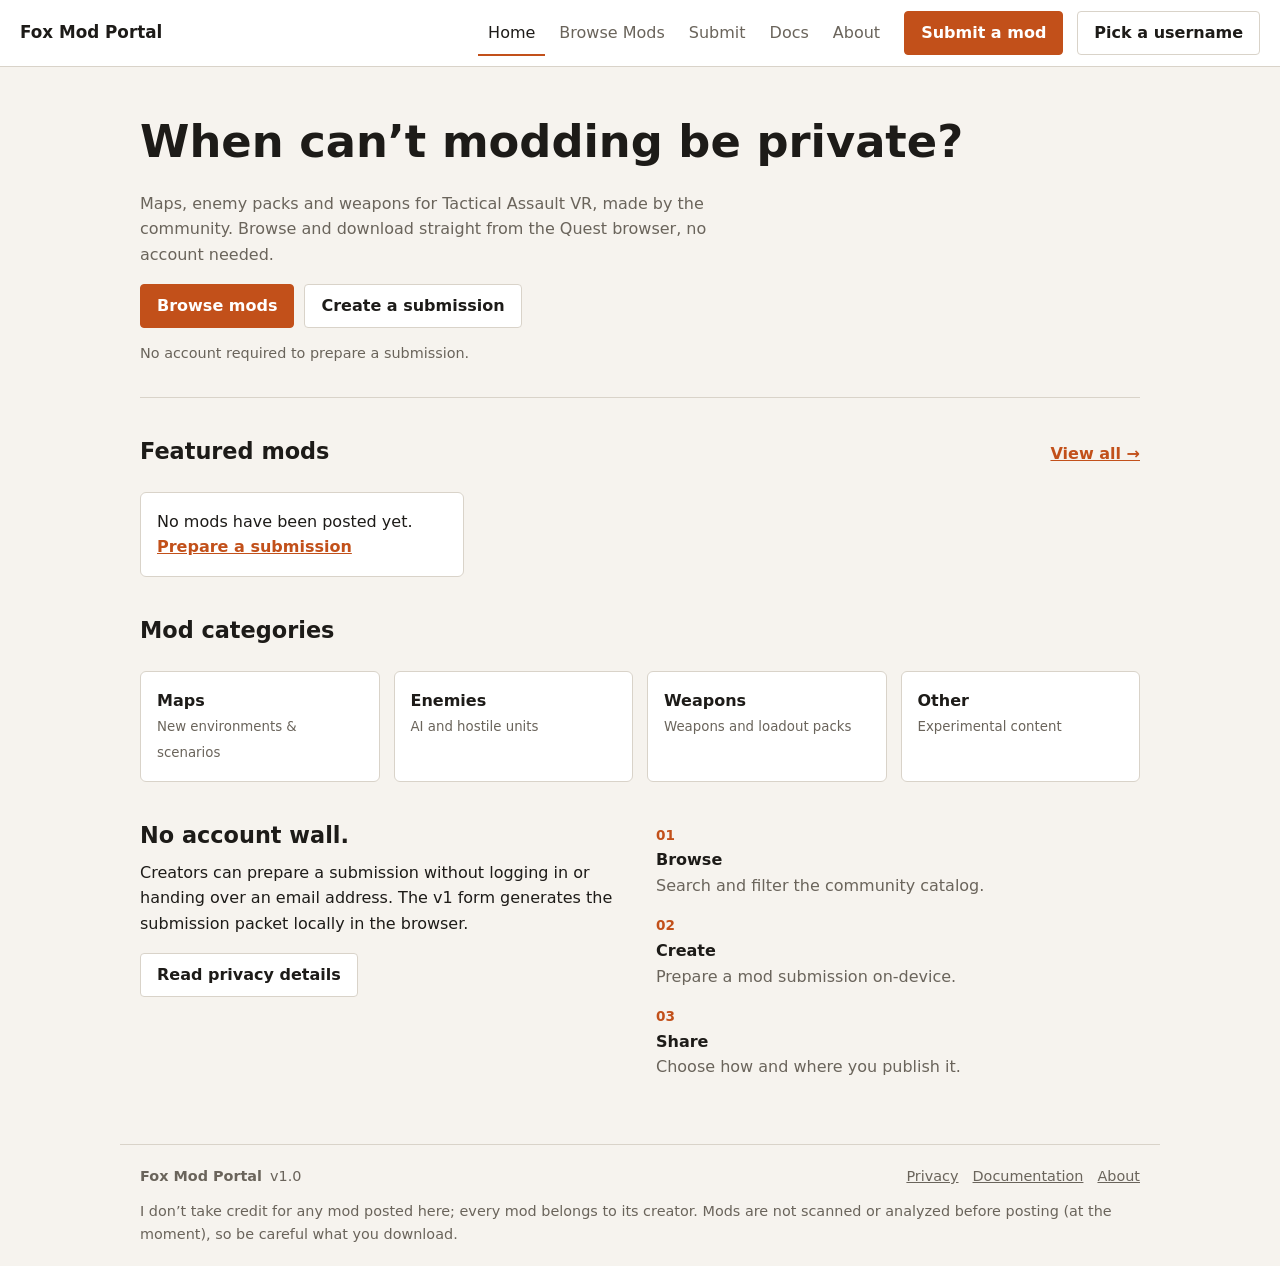
==== commit 6d3f69bc: "Add files via upload" ====
--- a/index.html
+++ b/index.html
@@ -1 +1 @@
-<!doctype html><html lang="en"><head><meta charset="utf-8"><meta name="viewport" content="width=device-width,initial-scale=1"><title>Fox Mod Portal</title><meta name="description" content="Fox Mod Portal — a privacy-first community mod hub for Tactical Assault VR."><link rel="icon" href="favicon.svg" type="image/svg+xml"><link rel="stylesheet" href="styles.css"></head><body data-page="home"><div class="site-shell"><header class="topbar"><a class="brand" href="index.html"><span class="brand-mark">🦊</span><span class="brand-copy"><strong>FOX MOD PORTAL</strong><small>Standalone VR mod hub</small></span></a><nav class="nav"><a class="active" href="index.html">Home</a><a href="mods.html">Browse Mods</a><a href="submit.html">Submit</a><a href="docs.html">Docs</a><a href="about.html">About</a></nav><a class="nav-cta" href="submit.html">Submit a mod</a></header><main><section class="hero"><div class="hero-main"><div class="eyebrow">TACTICAL ASSAULT VR • COMMUNITY PROJECT</div><h1>Mods, maps, enemies & more.</h1><p class="hero-copy">Fox Mod Portal is a standalone-first community hub built around simple downloads, transparent mod information, and privacy by default.</p><div class="button-row"><a class="button button-primary" href="mods.html">Browse mods</a><a class="button button-secondary" href="submit.html">Create a submission</a></div><div class="hero-note"><span class="status-dot"></span><span>No account required to prepare a submission.</span></div></div><aside class="hero-panel"><div class="panel-label">PORTAL STATUS</div><div class="status-row"><span>Mod catalog</span><strong>Online</strong></div><div class="status-row"><span>Accounts</span><strong>Not required</strong></div><div class="status-row"><span>Tracking</span><strong>None built in</strong></div><div class="status-row"><span>Target</span><strong>Quest first</strong></div></aside></section><section class="section"><div class="section-head"><div><div class="eyebrow">CURATED</div><h2>Featured mods</h2></div><a class="text-link" href="mods.html">View all →</a></div><div id="featured-grid" class="card-grid"></div></section><section class="section compact-section"><div class="section-head"><div><div class="eyebrow">EXPLORE</div><h2>Mod categories</h2></div></div><div class="category-grid"><a href="mods.html?category=Map" class="category-card"><span class="category-icon">▦</span><span><strong>Maps</strong><small>New environments & scenarios</small></span></a><a href="mods.html?category=Enemy" class="category-card"><span class="category-icon">◈</span><span><strong>Enemies</strong><small>AI and hostile units</small></span></a><a href="mods.html?category=Weapon" class="category-card"><span class="category-icon">⌁</span><span><strong>Weapons</strong><small>Weapons and loadout packs</small></span></a><a href="mods.html?category=Other" class="category-card"><span class="category-icon">+</span><span><strong>Other</strong><small>Experimental content</small></span></a></div></section><section class="section split-section"><div class="feature-copy"><div class="eyebrow">PRIVACY BY DEFAULT</div><h2>No account wall.</h2><p>Creators can prepare a submission without logging in or handing over an email address. The v1 form generates the submission packet locally in the browser.</p><a class="button button-secondary" href="privacy.html">Read privacy details</a></div><div class="feature-list"><div><span>01</span><strong>Browse</strong><p>Search and filter the community catalog.</p></div><div><span>02</span><strong>Create</strong><p>Prepare a mod submission on-device.</p></div><div><span>03</span><strong>Share</strong><p>Choose how and where you publish it.</p></div></div></section></main><footer class="footer"><div><strong>FOX MOD PORTAL</strong><span>v1.0</span></div><nav><a href="privacy.html">Privacy</a><a href="docs.html">Documentation</a><a href="about.html">About</a></nav></footer></div><script src="app.js"></script></body></html>
+<!doctype html><html lang="en"><head><meta charset="utf-8"><meta name="viewport" content="width=device-width,initial-scale=1"><title>Fox Mod Portal — When can’t modding be private?</title><meta name="description" content="Fox Mod Portal — a privacy-first community mod hub for Tactical Assault VR."><link rel="icon" href="favicon.svg" type="image/svg+xml"><link rel="stylesheet" href="styles.css"></head><body data-page="home"><div class="site-shell"><header class="topbar"><a class="brand" href="index.html"><span class="brand-copy"><strong>Fox Mod Portal</strong></span></a><nav class="nav"><a class="active" href="index.html">Home</a><a href="mods.html">Browse Mods</a><a href="submit.html">Submit</a><a href="docs.html">Docs</a><a href="about.html">About</a></nav><a class="nav-cta" href="submit.html">Submit a mod</a></header><main><section class="hero"><div class="hero-main"><h1>When can’t modding be private?</h1><p class="hero-copy">Maps, enemy packs and weapons for Tactical Assault VR, made by the community. Browse and download straight from the Quest browser, no account needed.</p><div class="button-row"><a class="button button-primary" href="mods.html">Browse mods</a><a class="button button-secondary" href="submit.html">Create a submission</a></div><div class="hero-note"><span class="status-dot"></span><span>No account required to prepare a submission.</span></div></div></section><section class="section"><div class="section-head"><div><h2>Featured mods</h2></div><a class="text-link" href="mods.html">View all →</a></div><div id="featured-grid" class="card-grid"></div></section><section class="section compact-section"><div class="section-head"><div><h2>Mod categories</h2></div></div><div class="category-grid"><a href="mods.html?category=Map" class="category-card"><span><strong>Maps</strong><small>New environments & scenarios</small></span></a><a href="mods.html?category=Enemy" class="category-card"><span><strong>Enemies</strong><small>AI and hostile units</small></span></a><a href="mods.html?category=Weapon" class="category-card"><span><strong>Weapons</strong><small>Weapons and loadout packs</small></span></a><a href="mods.html?category=Other" class="category-card"><span><strong>Other</strong><small>Experimental content</small></span></a></div></section><section class="section split-section"><div class="feature-copy"><h2>No account wall.</h2><p>Creators can prepare a submission without logging in or handing over an email address. The v1 form generates the submission packet locally in the browser.</p><a class="button button-secondary" href="privacy.html">Read privacy details</a></div><div class="feature-list"><div><span>01</span><strong>Browse</strong><p>Search and filter the community catalog.</p></div><div><span>02</span><strong>Create</strong><p>Prepare a mod submission on-device.</p></div><div><span>03</span><strong>Share</strong><p>Choose how and where you publish it.</p></div></div></section></main><footer class="footer"><div><strong>Fox Mod Portal</strong><span>v1.0</span></div><nav><a href="privacy.html">Privacy</a><a href="docs.html">Documentation</a><a href="about.html">About</a></nav><p class="footer-note">I don’t take credit for any mod posted here; every mod belongs to its creator. Mods are not scanned or analyzed before posting (at the moment), so be careful what you download.</p></footer></div><script src="app.js"></script></body></html>
--- a/styles.css
+++ b/styles.css
@@ -1 +1,59 @@
-:root{--bg:#080b0e;--surface:#10151b;--line:#2b3642;--text:#eef3f7;--muted:#94a3b2;--accent:#8cf0bd;--accent-strong:#52d994;--blue:#74b5ff;--max:1180px}*{box-sizing:border-box}html{scroll-behavior:smooth}body{margin:0;background:radial-gradient(circle at 70% -10%,rgba(116,181,255,.11),transparent 28%),radial-gradient(circle at 10% 0%,rgba(140,240,189,.08),transparent 26%),var(--bg);color:var(--text);font-family:Inter,ui-sans-serif,system-ui,-apple-system,BlinkMacSystemFont,"Segoe UI",sans-serif;line-height:1.5}button,input,select,textarea{font:inherit}a{color:inherit;text-decoration:none}button{border:0}.site-shell{min-height:100vh}.topbar{position:sticky;top:0;z-index:100;display:grid;grid-template-columns:auto 1fr auto;align-items:center;gap:24px;padding:14px 22px;background:rgba(8,11,14,.85);border-bottom:1px solid rgba(43,54,66,.85);backdrop-filter:blur(18px)}.brand{display:inline-flex;align-items:center;gap:11px;min-width:0}.brand-mark{display:grid;place-items:center;width:40px;height:40px;border-radius:12px;background:linear-gradient(135deg,rgba(140,240,189,.17),rgba(116,181,255,.16));border:1px solid var(--line);font-size:22px}.brand-copy strong{display:block;font-size:.95rem;letter-spacing:.1em}.brand-copy small{color:var(--muted);font-size:.72rem}.nav{display:flex;justify-content:center;flex-wrap:wrap;gap:6px}.nav a{padding:8px 11px;border-radius:10px;color:var(--muted);font-size:.9rem}.nav a:hover,.nav a.active{color:var(--text);background:rgba(255,255,255,.05)}.nav-cta{padding:10px 13px;border:1px solid rgba(140,240,189,.4);border-radius:11px;color:var(--accent);white-space:nowrap;font-size:.9rem;font-weight:700}main{width:min(var(--max),calc(100% - 30px));margin:0 auto;padding:28px 0 80px}.hero{display:grid;grid-template-columns:1.5fr .75fr;gap:20px;min-height:540px;padding:30px;border:1px solid var(--line);border-radius:26px;background:linear-gradient(135deg,rgba(18,24,31,.96),rgba(10,13,17,.98));box-shadow:0 26px 70px rgba(0,0,0,.28)}.hero-main{align-self:center;max-width:740px}.eyebrow{margin:0 0 9px;color:var(--accent);font-size:.75rem;font-weight:800;letter-spacing:.17em}.hero h1,.page-hero h1{max-width:850px;margin-bottom:18px;font-size:clamp(2.5rem,7vw,5.7rem);line-height:.94;letter-spacing:-.045em}.hero-copy{max-width:660px;color:var(--muted);font-size:1.08rem;line-height:1.7}.hero-panel{align-self:center;padding:20px;border:1px solid var(--line);border-radius:18px;background:rgba(255,255,255,.025)}.panel-label{margin-bottom:15px;color:var(--muted);font-size:.72rem;font-weight:800;letter-spacing:.16em}.status-row{display:flex;justify-content:space-between;gap:14px;padding:12px 0;border-bottom:1px solid rgba(43,54,66,.7)}.status-row:last-child{border-bottom:0}.status-row span{color:var(--muted)}.status-row strong:before{content:"●";margin-right:8px;color:var(--accent);font-size:.65em;vertical-align:2px}.button-row{display:flex;flex-wrap:wrap;gap:10px;margin-top:23px}.button{display:inline-flex;align-items:center;justify-content:center;min-height:45px;padding:10px 15px;border-radius:11px;cursor:pointer;transition:transform .15s ease;font-weight:750}.button:hover{transform:translateY(-1px)}.button-primary{color:#07120c;background:linear-gradient(180deg,var(--accent),var(--accent-strong))}.button-secondary{color:var(--text);background:rgba(255,255,255,.035);border:1px solid var(--line)}.button-quiet{color:var(--muted);background:transparent}.hero-note{display:flex;align-items:center;gap:9px;margin-top:18px;color:var(--muted);font-size:.88rem}.status-dot{width:8px;height:8px;border-radius:999px;background:var(--accent);box-shadow:0 0 18px rgba(140,240,189,.6)}.section{margin-top:48px}.compact-section{margin-top:38px}.section-head{display:flex;align-items:end;justify-content:space-between;gap:18px;margin-bottom:18px}.section-head h2{margin:0;font-size:clamp(1.5rem,3vw,2.2rem);letter-spacing:-.03em}.text-link{color:var(--accent);font-weight:700}.card-grid{display:grid;grid-template-columns:repeat(3,minmax(0,1fr));gap:16px}.mod-card,.doc-card,.form-card,.output-card{border:1px solid var(--line);border-radius:18px;background:linear-gradient(180deg,rgba(21,27,34,.96),rgba(13,17,22,.96))}.mod-card{overflow:hidden}.mod-art{display:grid;place-items:center;min-height:145px;background:radial-gradient(circle at 70% 30%,rgba(116,181,255,.17),transparent 35%),linear-gradient(145deg,#161f29,#0e1217);border-bottom:1px solid var(--line);font-size:2.8rem}.mod-body{padding:17px}.mod-top{display:flex;justify-content:space-between;gap:10px;align-items:start}.mod-name{margin:0;font-size:1.15rem}.mod-badge{padding:4px 8px;border-radius:999px;background:rgba(140,240,189,.1);border:1px solid rgba(140,240,189,.22);color:var(--accent);font-size:.7rem;font-weight:800;text-transform:uppercase;letter-spacing:.08em}.mod-meta{margin:8px 0;color:var(--muted);font-size:.86rem}.mod-description{min-height:45px;color:#c7d0d9;font-size:.92rem;line-height:1.55}.mod-actions{display:flex;gap:9px;margin-top:15px}.mod-actions a{flex:1}.disabled-link{opacity:.55;pointer-events:none}.category-grid{display:grid;grid-template-columns:repeat(4,1fr);gap:12px}.category-card{display:flex;align-items:center;gap:12px;padding:17px;border:1px solid var(--line);border-radius:16px;background:rgba(255,255,255,.025)}.category-card:hover{background:rgba(255,255,255,.045);border-color:#3a4858}.category-icon{display:grid;place-items:center;width:40px;height:40px;border-radius:12px;color:var(--blue);background:rgba(116,181,255,.09);border:1px solid rgba(116,181,255,.18);font-size:1.2rem}.category-card strong{display:block}.category-card small{color:var(--muted)}.split-section{display:grid;grid-template-columns:1fr 1fr;gap:20px;padding:24px;border:1px solid var(--line);border-radius:20px;background:rgba(255,255,255,.022)}.feature-copy{padding:10px}.feature-copy h2{font-size:2rem;margin-bottom:10px}.feature-copy p{max-width:55ch;color:var(--muted);line-height:1.7}.feature-list{display:grid;gap:8px}.feature-list>div{display:grid;grid-template-columns:44px 1fr;gap:10px;padding:14px;border:1px solid rgba(43,54,66,.75);border-radius:14px;background:rgba(0,0,0,.1)}.feature-list>div>span{color:var(--muted);font-family:ui-monospace,monospace}.feature-list strong{display:block}.feature-list p{grid-column:2;margin:3px 0 0;color:var(--muted)}.feature-list.three{grid-template-columns:repeat(3,1fr)}.page-hero{padding:38px 0 18px}.page-hero h1{max-width:760px;font-size:clamp(2.5rem,8vw,4.5rem)}.page-hero p{max-width:700px;color:var(--muted);font-size:1.02rem}.library-section{margin-top:18px}.library-toolbar{display:grid;grid-template-columns:1fr 180px 180px;gap:10px;padding:12px;border:1px solid var(--line);border-radius:17px;background:rgba(255,255,255,.025)}.search-box{display:flex;align-items:center;gap:9px;padding:0 12px;border:1px solid var(--line);border-radius:11px;background:#0d1116}.search-box span{color:var(--muted)}.search-box input{width:100%;padding:12px 0;border:0;outline:0;background:transparent;color:var(--text)}select,input,textarea{width:100%;padding:11px 12px;border:1px solid var(--line);border-radius:11px;background:#0d1116;color:var(--text);outline:0}select:focus,input:focus,textarea:focus{border-color:rgba(140,240,189,.55);box-shadow:0 0 0 3px rgba(140,240,189,.08)}.results-bar{display:flex;justify-content:space-between;gap:10px;margin:14px 2px;color:var(--muted);font-size:.85rem}.catalog-note code{color:#cdd7e1}.submit-layout{display:grid;grid-template-columns:1.15fr .85fr;gap:18px}.form-card,.output-card{padding:20px}.form-grid{display:grid;grid-template-columns:repeat(2,1fr);gap:14px}.form-grid label{display:grid;gap:7px;color:var(--muted);font-size:.9rem}.span-2{grid-column:span 2}.required{color:var(--accent)}.privacy-callout{margin-top:16px;padding:14px;border:1px solid rgba(140,240,189,.2);border-radius:13px;background:rgba(140,240,189,.05)}.privacy-callout strong{color:var(--accent)}.privacy-callout p{margin:5px 0 0;color:var(--muted);font-size:.88rem;line-height:1.6}.output-status{margin-bottom:12px;color:var(--muted);font-size:.88rem}.output-card pre{min-height:280px;max-height:500px;margin:0;padding:14px;border:1px solid var(--line);border-radius:12px;background:#0b0f14;color:#dce6ee;overflow:auto}.markdown-preview{margin-top:12px;padding:12px;border:1px solid var(--line);border-radius:12px;background:rgba(255,255,255,.025);color:var(--muted);font-size:.84rem;white-space:pre-wrap;min-height:120px}.doc-layout{display:grid;grid-template-columns:repeat(2,minmax(0,1fr));gap:16px}.doc-card{padding:20px}.doc-card.large{min-height:180px}.doc-card h2{margin-bottom:10px;font-size:1.35rem}.doc-card p,.doc-list{color:var(--muted);line-height:1.7}.doc-list{margin:0;padding-left:20px}.doc-card pre{margin:0;overflow:auto;padding:15px;border-radius:12px;background:#0b0f14;color:#dbe5ed}.roadmap{display:grid;gap:11px}.roadmap>div{display:grid;grid-template-columns:75px 1fr;gap:10px;padding:12px;border:1px solid var(--line);border-radius:12px}.roadmap span{color:var(--accent);font-family:ui-monospace,monospace}.roadmap strong{display:block}.roadmap p{grid-column:2;margin:0;font-size:.88rem}.footer{display:flex;justify-content:space-between;gap:16px;align-items:center;width:min(var(--max),calc(100% - 30px));margin:0 auto;padding:25px 0 35px;color:var(--muted);border-top:1px solid rgba(43,54,66,.7)}.footer div{display:flex;gap:10px;align-items:center}.footer strong{color:var(--text);font-size:.82rem;letter-spacing:.1em}.footer nav{display:flex;gap:15px;font-size:.86rem}.empty-state{grid-column:1/-1;padding:35px;border:1px dashed var(--line);border-radius:16px;color:var(--muted);text-align:center}@media(max-width:980px){.topbar{grid-template-columns:1fr auto}.nav{grid-column:1/-1;order:3;justify-content:flex-start;overflow-x:auto;flex-wrap:nowrap;padding-bottom:2px}.hero,.split-section,.submit-layout{grid-template-columns:1fr}.card-grid{grid-template-columns:repeat(2,minmax(0,1fr))}.category-grid{grid-template-columns:repeat(2,1fr)}.feature-list.three{grid-template-columns:1fr}.doc-layout{grid-template-columns:1fr}}@media(max-width:680px){main{width:min(var(--max),calc(100% - 20px));padding-top:14px}.topbar{padding:11px 12px}.nav-cta{display:none}.brand-copy small{display:none}.hero{min-height:auto;padding:22px;border-radius:19px}.card-grid,.category-grid,.form-grid{grid-template-columns:1fr}.span-2{grid-column:auto}.library-toolbar{grid-template-columns:1fr}.results-bar,.footer{flex-direction:column;align-items:flex-start}.footer{width:min(var(--max),calc(100% - 20px))}}
+:root{--bg:#f6f3ee;--surface:#fff;--line:#d9d3c9;--text:#1d1b18;--muted:#6a645b;--accent:#c2501a;--accent-ink:#fff;--max:1040px}
+@media(prefers-color-scheme:dark){:root{--bg:#171513;--surface:#201d1a;--line:#3a352f;--text:#ece7df;--muted:#a39b8f;--accent:#e8844a;--accent-ink:#1a1008}}
+*{box-sizing:border-box}
+body{margin:0;background:var(--bg);color:var(--text);font:16px/1.6 system-ui,-apple-system,"Segoe UI",sans-serif}
+a{color:inherit}h1,h2,h3{line-height:1.2;margin:0 0 .5em}h1{font-size:clamp(1.9rem,4.5vw,2.8rem)}h2{font-size:1.4rem}h3{font-size:1.05rem}p{margin:0 0 1em}
+:focus-visible{outline:2px solid var(--accent);outline-offset:2px}
+code{background:var(--bg);border:1px solid var(--line);padding:1px 5px;border-radius:3px;font-size:.88em}
+.topbar{display:flex;align-items:center;gap:14px;flex-wrap:wrap;padding:10px 20px;border-bottom:1px solid var(--line);background:var(--surface)}
+.brand{text-decoration:none;font-weight:700;font-size:1.05rem;margin-right:auto}
+.nav{display:flex;gap:4px;flex-wrap:wrap}
+.nav a{padding:10px;color:var(--muted);text-decoration:none}.nav a:hover{color:var(--text)}
+.nav a.active{color:var(--text);box-shadow:inset 0 -2px var(--accent)}
+.button,.nav-cta,.user-btn{display:inline-flex;align-items:center;justify-content:center;min-height:44px;padding:0 16px;border:1px solid var(--line);border-radius:4px;background:var(--surface);color:var(--text);font:inherit;font-weight:600;text-decoration:none;cursor:pointer}
+.button-primary,.nav-cta{background:var(--accent);border-color:var(--accent);color:var(--accent-ink)}
+.button-quiet{background:none;border-color:transparent;color:var(--muted)}
+.disabled-link{opacity:.5;pointer-events:none}
+.button-row{display:flex;gap:10px;flex-wrap:wrap;margin-top:16px}
+main{max-width:var(--max);margin:0 auto;padding:32px 20px 64px}
+.hero{padding:16px 0 32px;border-bottom:1px solid var(--line)}
+.page-hero{padding:0 0 20px}
+.hero-copy,.page-hero p{max-width:60ch;color:var(--muted)}
+.hero-note{margin-top:14px;color:var(--muted);font-size:.9rem}
+.eyebrow,.panel-label,.status-dot,.category-icon{display:none}
+.section{margin-top:40px}
+.section-head{display:flex;justify-content:space-between;align-items:baseline;gap:12px;margin-bottom:16px}
+.text-link{color:var(--accent);font-weight:600}
+.card-grid{display:grid;grid-template-columns:repeat(auto-fill,minmax(260px,1fr));gap:14px}
+.mod-card,.category-card,.doc-card,.form-card,.output-card,.empty-state,.privacy-callout{background:var(--surface);border:1px solid var(--line);border-radius:6px;padding:16px}
+.mod-card,.mod-body{display:flex;flex-direction:column}.mod-body{flex:1}
+.mod-top{display:flex;justify-content:space-between;gap:8px;align-items:flex-start}
+.mod-badge{font-size:.75rem;color:var(--accent);border:1px solid var(--accent);border-radius:3px;padding:0 6px;white-space:nowrap}
+.mod-meta{color:var(--muted);font-size:.88rem;margin-bottom:8px}.mod-description{flex:1}.mod-actions{margin-top:auto}
+.category-grid,.doc-layout{display:grid;grid-template-columns:repeat(auto-fill,minmax(210px,1fr));gap:14px}
+.category-card{display:block;text-decoration:none}.category-card strong{display:block}.category-card small{color:var(--muted)}
+.split-section{display:grid;grid-template-columns:1fr 1fr;gap:32px}
+.feature-list{display:grid;gap:14px}.feature-list.three{grid-template-columns:repeat(auto-fit,minmax(200px,1fr))}
+.feature-list span{color:var(--accent);font-weight:700;font-size:.85rem}.feature-list strong{display:block}.feature-list p{margin:0;color:var(--muted)}
+input,select,textarea{font:inherit;color:var(--text);background:var(--surface);border:1px solid var(--line);border-radius:4px;padding:10px 12px;min-height:44px}
+.library-toolbar{display:flex;gap:10px;flex-wrap:wrap;margin-bottom:12px}
+.search-box{flex:1 1 220px;display:flex;align-items:center;gap:8px;border:1px solid var(--line);border-radius:4px;background:var(--surface);padding:0 12px}
+.search-box input{border:0;flex:1;padding:0;background:none}
+.results-bar{display:flex;justify-content:space-between;gap:12px;color:var(--muted);font-size:.88rem;margin-bottom:12px}
+.quest-note{border-left:3px solid var(--accent);padding:2px 12px;color:var(--muted);font-size:.92rem;margin-bottom:16px}
+.submit-layout{display:grid;grid-template-columns:3fr 2fr;gap:20px;align-items:start}
+.form-grid{display:grid;grid-template-columns:1fr 1fr;gap:14px}.form-grid label{display:flex;flex-direction:column;gap:4px;font-weight:600;font-size:.92rem}.span-2{grid-column:span 2}.required{color:var(--accent)}
+.privacy-callout{margin-top:14px}
+pre{overflow:auto;background:var(--bg);border:1px solid var(--line);padding:12px;font-size:.82rem}
+.markdown-preview{white-space:pre-wrap;color:var(--muted);font-size:.9rem}.output-status{margin-bottom:10px;color:var(--muted)}
+.footer{display:flex;justify-content:space-between;gap:12px;flex-wrap:wrap;max-width:var(--max);margin:0 auto;padding:20px;border-top:1px solid var(--line);color:var(--muted);font-size:.9rem}
+.footer span{margin-left:8px}.footer nav{display:flex;gap:14px}
+.user-dialog{border:1px solid var(--line);border-radius:6px;background:var(--surface);color:var(--text);padding:20px;width:min(420px,92vw)}
+.user-dialog::backdrop{background:rgba(0,0,0,.5)}.user-dialog input{width:100%}.user-err{color:#c0392b;min-height:1.4em;font-size:.88rem;margin:6px 0 0}
+@media(max-width:720px){.split-section,.submit-layout,.form-grid{grid-template-columns:1fr}.span-2{grid-column:auto}.brand{width:100%}}
+.notice{border:1px solid var(--line);border-left:3px solid var(--accent);background:var(--surface);padding:10px 14px;border-radius:4px;font-size:.92rem;margin:0 0 16px}
+.footer-note{flex-basis:100%;margin:0}
+.badges{display:flex;gap:6px;flex-wrap:wrap;margin-bottom:8px}
+.mod-badge.approved{background:var(--accent);color:var(--accent-ink)}
+.owner-row{display:flex;justify-content:space-between;align-items:center;gap:12px;flex-wrap:wrap;padding:10px 0;border-bottom:1px solid var(--line)}
+.owner-row label{display:inline-flex;align-items:center;gap:8px;margin-right:8px}
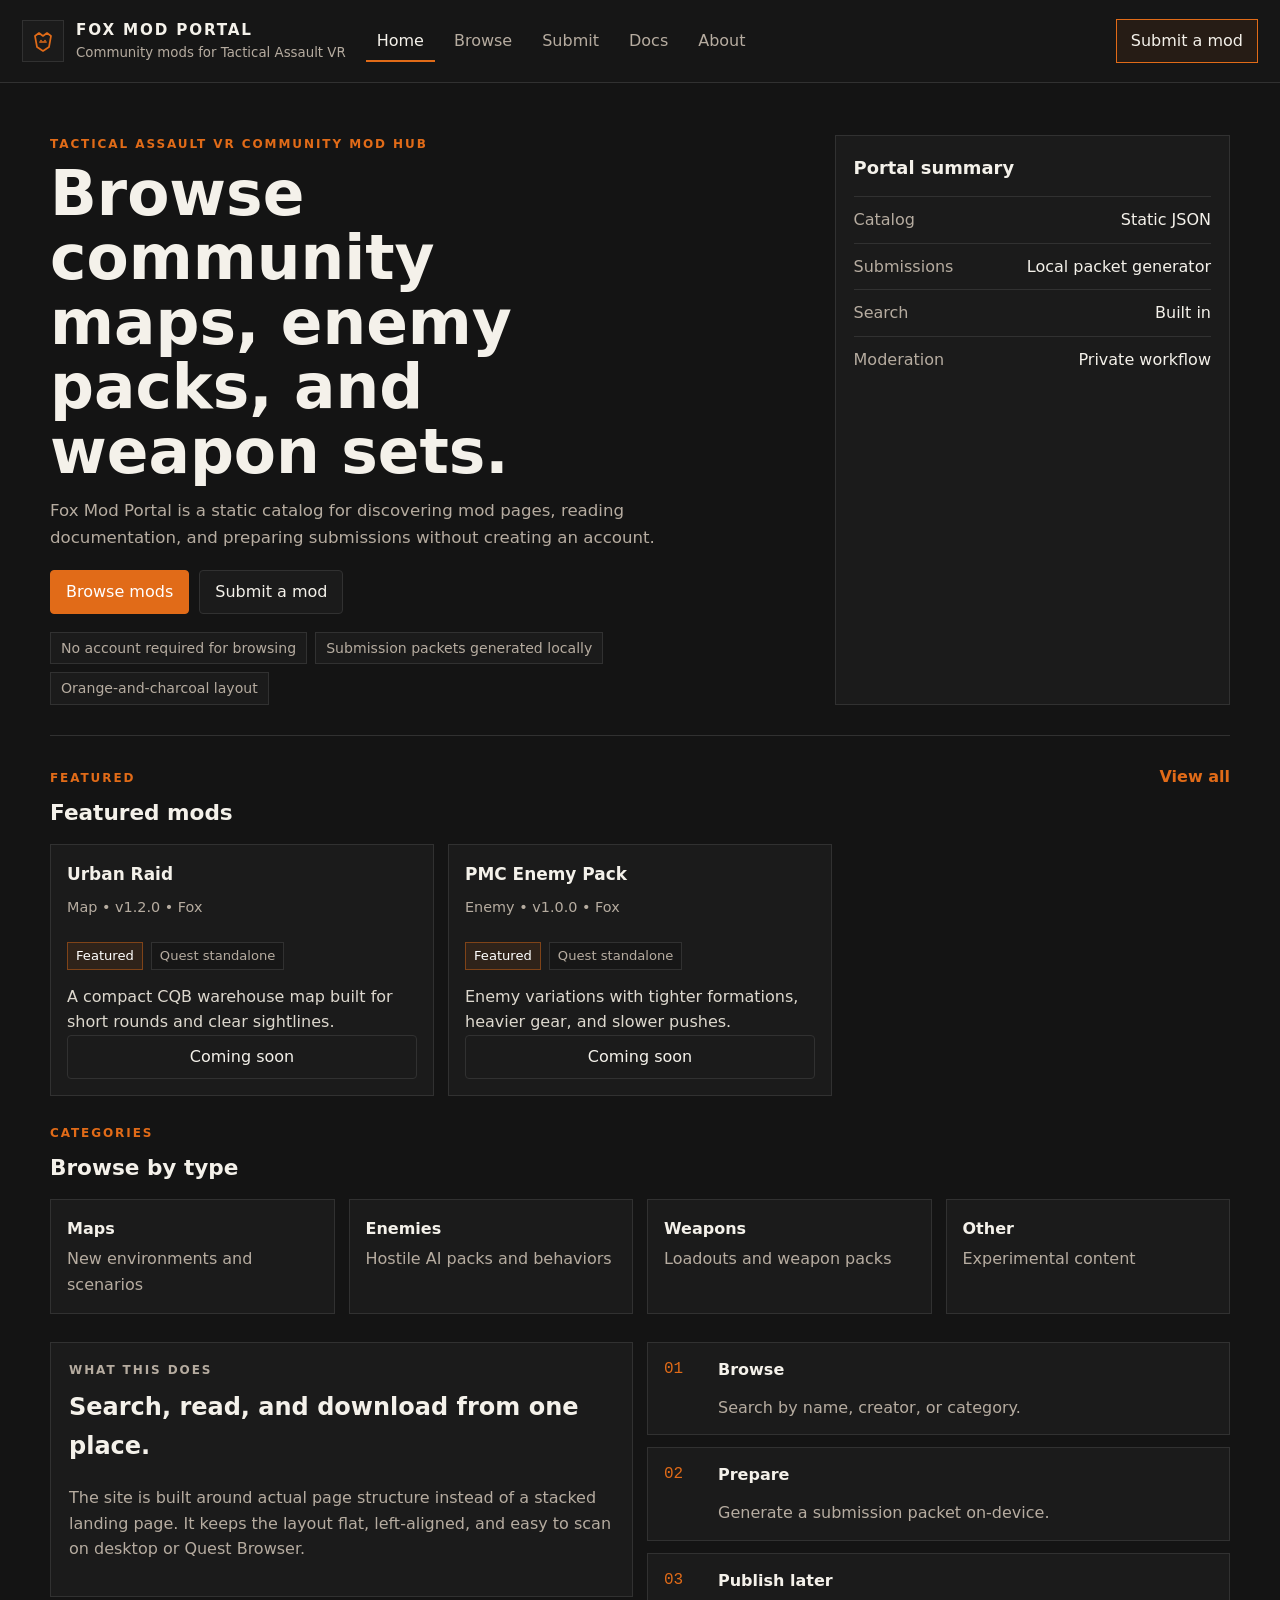
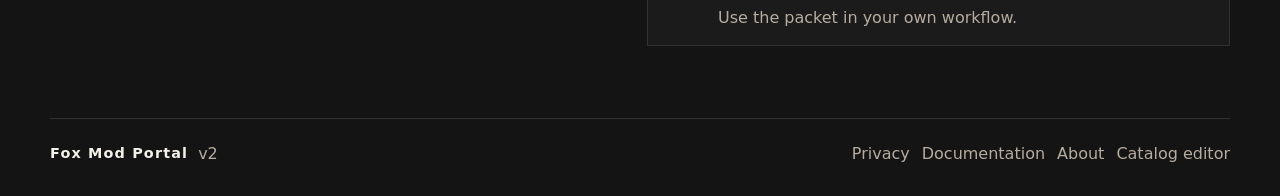
==== commit b5bc67f9: "Add files via upload" ====
--- a/index.html
+++ b/index.html
@@ -1 +1,139 @@
-<!doctype html><html lang="en"><head><meta charset="utf-8"><meta name="viewport" content="width=device-width,initial-scale=1"><title>Fox Mod Portal — When can’t modding be private?</title><meta name="description" content="Fox Mod Portal — a privacy-first community mod hub for Tactical Assault VR."><link rel="icon" href="favicon.svg" type="image/svg+xml"><link rel="stylesheet" href="styles.css"></head><body data-page="home"><div class="site-shell"><header class="topbar"><a class="brand" href="index.html"><span class="brand-copy"><strong>Fox Mod Portal</strong></span></a><nav class="nav"><a class="active" href="index.html">Home</a><a href="mods.html">Browse Mods</a><a href="submit.html">Submit</a><a href="docs.html">Docs</a><a href="about.html">About</a></nav><a class="nav-cta" href="submit.html">Submit a mod</a></header><main><section class="hero"><div class="hero-main"><h1>When can’t modding be private?</h1><p class="hero-copy">Maps, enemy packs and weapons for Tactical Assault VR, made by the community. Browse and download straight from the Quest browser, no account needed.</p><div class="button-row"><a class="button button-primary" href="mods.html">Browse mods</a><a class="button button-secondary" href="submit.html">Create a submission</a></div><div class="hero-note"><span class="status-dot"></span><span>No account required to prepare a submission.</span></div></div></section><section class="section"><div class="section-head"><div><h2>Featured mods</h2></div><a class="text-link" href="mods.html">View all →</a></div><div id="featured-grid" class="card-grid"></div></section><section class="section compact-section"><div class="section-head"><div><h2>Mod categories</h2></div></div><div class="category-grid"><a href="mods.html?category=Map" class="category-card"><span><strong>Maps</strong><small>New environments & scenarios</small></span></a><a href="mods.html?category=Enemy" class="category-card"><span><strong>Enemies</strong><small>AI and hostile units</small></span></a><a href="mods.html?category=Weapon" class="category-card"><span><strong>Weapons</strong><small>Weapons and loadout packs</small></span></a><a href="mods.html?category=Other" class="category-card"><span><strong>Other</strong><small>Experimental content</small></span></a></div></section><section class="section split-section"><div class="feature-copy"><h2>No account wall.</h2><p>Creators can prepare a submission without logging in or handing over an email address. The v1 form generates the submission packet locally in the browser.</p><a class="button button-secondary" href="privacy.html">Read privacy details</a></div><div class="feature-list"><div><span>01</span><strong>Browse</strong><p>Search and filter the community catalog.</p></div><div><span>02</span><strong>Create</strong><p>Prepare a mod submission on-device.</p></div><div><span>03</span><strong>Share</strong><p>Choose how and where you publish it.</p></div></div></section></main><footer class="footer"><div><strong>Fox Mod Portal</strong><span>v1.0</span></div><nav><a href="privacy.html">Privacy</a><a href="docs.html">Documentation</a><a href="about.html">About</a></nav><p class="footer-note">I don’t take credit for any mod posted here; every mod belongs to its creator. Mods are not scanned or analyzed before posting (at the moment), so be careful what you download.</p></footer></div><script src="app.js"></script></body></html>
+<!doctype html>
+    <html lang="en">
+    <head>
+      <meta charset="utf-8">
+      <meta name="viewport" content="width=device-width,initial-scale=1">
+      <title>Fox Mod Portal</title>
+      <meta name="description" content="Community mods for Tactical Assault VR.">
+      <link rel="icon" href="favicon.svg" type="image/svg+xml">
+      <link rel="stylesheet" href="styles.css">
+    </head>
+    <body data-page="home" class="">
+      <div class="site-shell">
+        <header class="topbar">
+  <a class="brand" href="index.html" aria-label="Fox Mod Portal home">
+    <span class="brand-mark" aria-hidden="true">
+      <svg viewBox="0 0 24 24" role="img" aria-hidden="true">
+        <path d="M4 7l4-3 4 3 4-3 4 3-2 11-6 4-6-4-2-11z"></path>
+        <path d="M9 13h6"></path>
+        <path d="M10 11.5h.01"></path>
+        <path d="M14 11.5h.01"></path>
+      </svg>
+    </span>
+    <span class="brand-copy">
+      <strong>FOX MOD PORTAL</strong>
+      <small>Community mods for Tactical Assault VR</small>
+    </span>
+  </a>
+  <nav class="nav" aria-label="Primary navigation">
+    <a class="active" href="index.html">Home</a>
+    <a href="mods.html">Browse</a>
+    <a href="submit.html">Submit</a>
+    <a href="docs.html">Docs</a>
+    <a href="about.html">About</a>
+  </nav>
+  <a class="nav-cta" href="submit.html">Submit a mod</a>
+</header>
+
+        <main>
+              <section class="hero">
+            <div class="hero-copy">
+              <p class="kicker">TACTICAL ASSAULT VR COMMUNITY MOD HUB</p>
+              <h1>Browse community maps, enemy packs, and weapon sets.</h1>
+              <p class="lead">
+                Fox Mod Portal is a static catalog for discovering mod pages, reading documentation, and preparing
+                submissions without creating an account.
+              </p>
+              <div class="button-row">
+                <a class="button button-primary" href="mods.html">Browse mods</a>
+                <a class="button button-secondary" href="submit.html">Submit a mod</a>
+              </div>
+              <div class="hero-meta">
+                <span class="meta-chip">No account required for browsing</span>
+                <span class="meta-chip">Submission packets generated locally</span>
+                <span class="meta-chip">Orange-and-charcoal layout</span>
+              </div>
+            </div>
+            <aside class="hero-panel" aria-label="Portal summary">
+              <h2>Portal summary</h2>
+              <dl class="summary-list">
+                <div><dt>Catalog</dt><dd>Static JSON</dd></div>
+                <div><dt>Submissions</dt><dd>Local packet generator</dd></div>
+                <div><dt>Search</dt><dd>Built in</dd></div>
+                <div><dt>Moderation</dt><dd>Private workflow</dd></div>
+              </dl>
+            </aside>
+          </section>
+
+          <section class="split-section">
+            <div class="section-head left">
+              <div>
+                <p class="kicker">FEATURED</p>
+                <h2>Featured mods</h2>
+              </div>
+              <a class="text-link" href="mods.html">View all</a>
+            </div>
+            <div id="featured-grid" class="card-grid"></div>
+          </section>
+
+          <section class="split-section">
+            <div class="section-head left">
+              <div>
+                <p class="kicker">CATEGORIES</p>
+                <h2>Browse by type</h2>
+              </div>
+            </div>
+            <div class="category-grid">
+              <a href="mods.html?category=Map" class="category-card">
+                <strong>Maps</strong>
+                <span>New environments and scenarios</span>
+              </a>
+              <a href="mods.html?category=Enemy" class="category-card">
+                <strong>Enemies</strong>
+                <span>Hostile AI packs and behaviors</span>
+              </a>
+              <a href="mods.html?category=Weapon" class="category-card">
+                <strong>Weapons</strong>
+                <span>Loadouts and weapon packs</span>
+              </a>
+              <a href="mods.html?category=Other" class="category-card">
+                <strong>Other</strong>
+                <span>Experimental content</span>
+              </a>
+            </div>
+          </section>
+
+          <section class="split-section two-col">
+            <div class="feature-block">
+              <p class="kicker">WHAT THIS DOES</p>
+              <h2>Search, read, and download from one place.</h2>
+              <p>
+                The site is built around actual page structure instead of a stacked landing page.
+                It keeps the layout flat, left-aligned, and easy to scan on desktop or Quest Browser.
+              </p>
+            </div>
+            <div class="feature-list">
+              <div><span>01</span><strong>Browse</strong><p>Search by name, creator, or category.</p></div>
+              <div><span>02</span><strong>Prepare</strong><p>Generate a submission packet on-device.</p></div>
+              <div><span>03</span><strong>Publish later</strong><p>Use the packet in your own workflow.</p></div>
+            </div>
+          </section>
+        </main>
+        <footer class="footer">
+  <div class="footer-left">
+    <strong>Fox Mod Portal</strong>
+    <span>v2</span>
+  </div>
+  <nav class="footer-nav" aria-label="Footer navigation">
+    <a href="privacy.html">Privacy</a>
+    <a href="docs.html">Documentation</a>
+    <a href="about.html">About</a>
+    <a href="owner.html">Catalog editor</a>
+  </nav>
+</footer>
+
+      </div>
+      <script src="app.js"></script>
+      <script src="owner.js"></script>
+    </body>
+    </html>
--- a/styles.css
+++ b/styles.css
@@ -1,59 +1,560 @@
-:root{--bg:#f6f3ee;--surface:#fff;--line:#d9d3c9;--text:#1d1b18;--muted:#6a645b;--accent:#c2501a;--accent-ink:#fff;--max:1040px}
-@media(prefers-color-scheme:dark){:root{--bg:#171513;--surface:#201d1a;--line:#3a352f;--text:#ece7df;--muted:#a39b8f;--accent:#e8844a;--accent-ink:#1a1008}}
+:root{
+  --bg:#141414;
+  --surface:#1b1b1b;
+  --surface-2:#212121;
+  --line:#313131;
+  --line-strong:#444;
+  --text:#f4f1ea;
+  --muted:#b6aca0;
+  --accent:#e16b18;
+  --accent-2:#f08a34;
+  --max:1180px;
+}
 *{box-sizing:border-box}
-body{margin:0;background:var(--bg);color:var(--text);font:16px/1.6 system-ui,-apple-system,"Segoe UI",sans-serif}
-a{color:inherit}h1,h2,h3{line-height:1.2;margin:0 0 .5em}h1{font-size:clamp(1.9rem,4.5vw,2.8rem)}h2{font-size:1.4rem}h3{font-size:1.05rem}p{margin:0 0 1em}
-:focus-visible{outline:2px solid var(--accent);outline-offset:2px}
-code{background:var(--bg);border:1px solid var(--line);padding:1px 5px;border-radius:3px;font-size:.88em}
-.topbar{display:flex;align-items:center;gap:14px;flex-wrap:wrap;padding:10px 20px;border-bottom:1px solid var(--line);background:var(--surface)}
-.brand{text-decoration:none;font-weight:700;font-size:1.05rem;margin-right:auto}
-.nav{display:flex;gap:4px;flex-wrap:wrap}
-.nav a{padding:10px;color:var(--muted);text-decoration:none}.nav a:hover{color:var(--text)}
-.nav a.active{color:var(--text);box-shadow:inset 0 -2px var(--accent)}
-.button,.nav-cta,.user-btn{display:inline-flex;align-items:center;justify-content:center;min-height:44px;padding:0 16px;border:1px solid var(--line);border-radius:4px;background:var(--surface);color:var(--text);font:inherit;font-weight:600;text-decoration:none;cursor:pointer}
-.button-primary,.nav-cta{background:var(--accent);border-color:var(--accent);color:var(--accent-ink)}
-.button-quiet{background:none;border-color:transparent;color:var(--muted)}
-.disabled-link{opacity:.5;pointer-events:none}
-.button-row{display:flex;gap:10px;flex-wrap:wrap;margin-top:16px}
-main{max-width:var(--max);margin:0 auto;padding:32px 20px 64px}
-.hero{padding:16px 0 32px;border-bottom:1px solid var(--line)}
-.page-hero{padding:0 0 20px}
-.hero-copy,.page-hero p{max-width:60ch;color:var(--muted)}
-.hero-note{margin-top:14px;color:var(--muted);font-size:.9rem}
-.eyebrow,.panel-label,.status-dot,.category-icon{display:none}
-.section{margin-top:40px}
-.section-head{display:flex;justify-content:space-between;align-items:baseline;gap:12px;margin-bottom:16px}
-.text-link{color:var(--accent);font-weight:600}
-.card-grid{display:grid;grid-template-columns:repeat(auto-fill,minmax(260px,1fr));gap:14px}
-.mod-card,.category-card,.doc-card,.form-card,.output-card,.empty-state,.privacy-callout{background:var(--surface);border:1px solid var(--line);border-radius:6px;padding:16px}
-.mod-card,.mod-body{display:flex;flex-direction:column}.mod-body{flex:1}
-.mod-top{display:flex;justify-content:space-between;gap:8px;align-items:flex-start}
-.mod-badge{font-size:.75rem;color:var(--accent);border:1px solid var(--accent);border-radius:3px;padding:0 6px;white-space:nowrap}
-.mod-meta{color:var(--muted);font-size:.88rem;margin-bottom:8px}.mod-description{flex:1}.mod-actions{margin-top:auto}
-.category-grid,.doc-layout{display:grid;grid-template-columns:repeat(auto-fill,minmax(210px,1fr));gap:14px}
-.category-card{display:block;text-decoration:none}.category-card strong{display:block}.category-card small{color:var(--muted)}
-.split-section{display:grid;grid-template-columns:1fr 1fr;gap:32px}
-.feature-list{display:grid;gap:14px}.feature-list.three{grid-template-columns:repeat(auto-fit,minmax(200px,1fr))}
-.feature-list span{color:var(--accent);font-weight:700;font-size:.85rem}.feature-list strong{display:block}.feature-list p{margin:0;color:var(--muted)}
-input,select,textarea{font:inherit;color:var(--text);background:var(--surface);border:1px solid var(--line);border-radius:4px;padding:10px 12px;min-height:44px}
-.library-toolbar{display:flex;gap:10px;flex-wrap:wrap;margin-bottom:12px}
-.search-box{flex:1 1 220px;display:flex;align-items:center;gap:8px;border:1px solid var(--line);border-radius:4px;background:var(--surface);padding:0 12px}
-.search-box input{border:0;flex:1;padding:0;background:none}
-.results-bar{display:flex;justify-content:space-between;gap:12px;color:var(--muted);font-size:.88rem;margin-bottom:12px}
-.quest-note{border-left:3px solid var(--accent);padding:2px 12px;color:var(--muted);font-size:.92rem;margin-bottom:16px}
-.submit-layout{display:grid;grid-template-columns:3fr 2fr;gap:20px;align-items:start}
-.form-grid{display:grid;grid-template-columns:1fr 1fr;gap:14px}.form-grid label{display:flex;flex-direction:column;gap:4px;font-weight:600;font-size:.92rem}.span-2{grid-column:span 2}.required{color:var(--accent)}
-.privacy-callout{margin-top:14px}
-pre{overflow:auto;background:var(--bg);border:1px solid var(--line);padding:12px;font-size:.82rem}
-.markdown-preview{white-space:pre-wrap;color:var(--muted);font-size:.9rem}.output-status{margin-bottom:10px;color:var(--muted)}
-.footer{display:flex;justify-content:space-between;gap:12px;flex-wrap:wrap;max-width:var(--max);margin:0 auto;padding:20px;border-top:1px solid var(--line);color:var(--muted);font-size:.9rem}
-.footer span{margin-left:8px}.footer nav{display:flex;gap:14px}
-.user-dialog{border:1px solid var(--line);border-radius:6px;background:var(--surface);color:var(--text);padding:20px;width:min(420px,92vw)}
-.user-dialog::backdrop{background:rgba(0,0,0,.5)}.user-dialog input{width:100%}.user-err{color:#c0392b;min-height:1.4em;font-size:.88rem;margin:6px 0 0}
-@media(max-width:720px){.split-section,.submit-layout,.form-grid{grid-template-columns:1fr}.span-2{grid-column:auto}.brand{width:100%}}
-.notice{border:1px solid var(--line);border-left:3px solid var(--accent);background:var(--surface);padding:10px 14px;border-radius:4px;font-size:.92rem;margin:0 0 16px}
-.footer-note{flex-basis:100%;margin:0}
-.badges{display:flex;gap:6px;flex-wrap:wrap;margin-bottom:8px}
-.mod-badge.approved{background:var(--accent);color:var(--accent-ink)}
-.owner-row{display:flex;justify-content:space-between;align-items:center;gap:12px;flex-wrap:wrap;padding:10px 0;border-bottom:1px solid var(--line)}
-.owner-row label{display:inline-flex;align-items:center;gap:8px;margin-right:8px}
+html{scroll-behavior:smooth}
+body{
+  margin:0;
+  background:var(--bg);
+  color:var(--text);
+  font:16px/1.6 Inter,system-ui,-apple-system,"Segoe UI",sans-serif;
+}
+a{color:inherit;text-decoration:none}
+button,input,select,textarea{font:inherit}
+code,pre{
+  font-family: ui-monospace,SFMono-Regular,Menlo,Monaco,Consolas,monospace;
+}
+:focus-visible{
+  outline:2px solid var(--accent);
+  outline-offset:2px;
+}
+.site-shell{min-height:100vh}
+.topbar{
+  display:grid;
+  grid-template-columns:auto 1fr auto;
+  gap:20px;
+  align-items:center;
+  padding:18px 22px;
+  border-bottom:1px solid var(--line);
+  background:#161616;
+}
+.brand{
+  display:flex;
+  align-items:center;
+  gap:12px;
+  min-width:0;
+}
+.brand-mark{
+  width:42px;height:42px;
+  display:grid;place-items:center;
+  border:1px solid var(--line);
+  background:var(--surface);
+  color:var(--accent);
+  flex:0 0 auto;
+}
+.brand-mark svg{
+  width:24px;height:24px;
+  fill:none;
+  stroke:currentColor;
+  stroke-width:1.7;
+  stroke-linecap:round;
+  stroke-linejoin:round;
+}
+.brand-copy{min-width:0}
+.brand-copy strong{
+  display:block;
+  letter-spacing:.12em;
+  font-size:.95rem;
+}
+.brand-copy small{
+  display:block;
+  color:var(--muted);
+  white-space:nowrap;
+  overflow:hidden;
+  text-overflow:ellipsis;
+  max-width:52ch;
+}
+.nav{
+  display:flex;
+  flex-wrap:wrap;
+  gap:8px;
+  align-items:center;
+}
+.nav a{
+  padding:8px 11px;
+  color:var(--muted);
+}
+.nav a:hover,.nav a.active{color:var(--text)}
+.nav a.active{
+  border-bottom:2px solid var(--accent);
+  padding-bottom:6px;
+}
+.nav-cta{
+  display:inline-flex;
+  align-items:center;
+  justify-content:center;
+  min-height:44px;
+  padding:0 14px;
+  border:1px solid var(--accent);
+  color:var(--text);
+  background:rgba(225,107,24,.08);
+}
+main{
+  width:min(var(--max),calc(100% - 32px));
+  margin:0 auto;
+  padding:28px 0 72px;
+}
+.page-hero{
+  padding:14px 0 18px;
+  border-bottom:1px solid var(--line);
+  margin-bottom:24px;
+}
+.kicker{
+  margin:0 0 8px;
+  color:var(--accent);
+  font-weight:700;
+  letter-spacing:.16em;
+  font-size:.75rem;
+}
+h1,h2,h3,p{margin-top:0}
+h1{
+  font-size:clamp(2rem,4.8vw,4rem);
+  line-height:1.05;
+  max-width:14ch;
+  margin-bottom:14px;
+}
+.page-hero p,
+.lead,
+.feature-block p{
+  max-width:66ch;
+  color:var(--muted);
+}
+.hero{
+  display:grid;
+  grid-template-columns:1.45fr .75fr;
+  gap:20px;
+  padding:24px 0 30px;
+  border-bottom:1px solid var(--line);
+  margin-bottom:28px;
+}
+.hero-copy{padding-right:12px}
+.hero-copy .lead{font-size:1.04rem}
+.hero-panel{
+  border:1px solid var(--line);
+  background:var(--surface);
+  padding:18px;
+}
+.hero-panel h2{
+  margin-bottom:14px;
+  font-size:1.12rem;
+}
+.summary-list{
+  margin:0;
+  display:grid;
+  gap:10px;
+}
+.summary-list div{
+  display:flex;
+  justify-content:space-between;
+  gap:16px;
+  border-top:1px solid var(--line);
+  padding-top:10px;
+}
+.summary-list dt{color:var(--muted)}
+.summary-list dd{margin:0;text-align:right}
+.button-row{
+  display:flex;
+  gap:10px;
+  flex-wrap:wrap;
+  margin-top:18px;
+}
+.button{
+  display:inline-flex;
+  align-items:center;
+  justify-content:center;
+  min-height:44px;
+  padding:0 15px;
+  border-radius:4px;
+  border:1px solid var(--line);
+  cursor:pointer;
+  transition:background .15s ease,border-color .15s ease,color .15s ease;
+}
+.button:hover{border-color:var(--line-strong)}
+.button-primary{
+  background:var(--accent);
+  border-color:var(--accent);
+  color:#fff;
+}
+.button-primary:hover{background:var(--accent-2);border-color:var(--accent-2)}
+.button-secondary{
+  background:var(--surface);
+  color:var(--text);
+}
+.button-ghost{
+  background:transparent;
+  color:var(--muted);
+  border-color:transparent;
+}
+.hero-meta{
+  display:flex;
+  flex-wrap:wrap;
+  gap:8px;
+  margin-top:18px;
+}
+.meta-chip{
+  display:inline-flex;
+  align-items:center;
+  min-height:32px;
+  padding:4px 10px;
+  border:1px solid var(--line);
+  background:var(--surface);
+  color:var(--muted);
+  font-size:.88rem;
+}
+.split-section{margin-top:28px}
+.section-head{
+  display:flex;
+  align-items:flex-end;
+  justify-content:space-between;
+  gap:16px;
+  margin-bottom:14px;
+}
+.section-head.left{align-items:baseline}
+.section-head h2{margin-bottom:0;font-size:1.35rem}
+.text-link{
+  color:var(--accent);
+  font-weight:600;
+  white-space:nowrap;
+}
+.card-grid{
+  display:grid;
+  grid-template-columns:repeat(3,minmax(0,1fr));
+  gap:14px;
+}
+.mod-card,
+.category-card,
+.doc-card,
+.info-card,
+.form-panel,
+.output-panel,
+.owner-card{
+  border:1px solid var(--line);
+  background:var(--surface);
+}
+.mod-card{
+  padding:16px;
+  min-height:220px;
+  display:flex;
+  flex-direction:column;
+}
+.mod-top{
+  display:flex;
+  justify-content:space-between;
+  gap:12px;
+  align-items:flex-start;
+}
+.mod-name{margin:0;font-size:1.06rem}
+.mod-meta{
+  margin:8px 0 10px;
+  color:var(--muted);
+  font-size:.9rem;
+}
+.mod-description{
+  margin:0;
+  color:#ddd8ce;
+}
+.mod-tags{
+  display:flex;
+  flex-wrap:wrap;
+  gap:8px;
+  margin:12px 0 14px;
+}
+.tag{
+  display:inline-flex;
+  align-items:center;
+  min-height:28px;
+  padding:2px 8px;
+  border:1px solid var(--line);
+  background:#171717;
+  color:var(--muted);
+  font-size:.82rem;
+}
+.tag.featured{
+  color:#fff;
+  border-color:rgba(225,107,24,.45);
+  background:rgba(225,107,24,.1);
+}
+.mod-actions{
+  margin-top:auto;
+  display:flex;
+  gap:10px;
+  flex-wrap:wrap;
+}
+.mod-actions .button{flex:1}
+.category-grid{
+  display:grid;
+  grid-template-columns:repeat(4,minmax(0,1fr));
+  gap:14px;
+}
+.category-card{
+  display:block;
+  padding:16px;
+}
+.category-card strong{
+  display:block;
+  margin-bottom:4px;
+}
+.category-card span{
+  color:var(--muted);
+  display:block;
+}
+.feature-block{
+  border:1px solid var(--line);
+  background:var(--surface);
+  padding:18px;
+}
+.feature-list{
+  display:grid;
+  gap:12px;
+}
+.feature-list div{
+  display:grid;
+  grid-template-columns:44px 1fr;
+  gap:10px;
+  padding:14px 16px;
+  border:1px solid var(--line);
+  background:var(--surface);
+}
+.feature-list span{
+  color:var(--accent);
+  font-family:ui-monospace,monospace;
+}
+.feature-list strong{display:block;margin-bottom:2px}
+.feature-list p{
+  grid-column:2;
+  margin:0;
+  color:var(--muted);
+}
+.two-col{
+  display:grid;
+  grid-template-columns:1fr 1fr;
+  gap:14px;
+  align-items:start;
+}
+.library-panel{
+  border-top:1px solid var(--line);
+  padding-top:18px;
+}
+.library-toolbar{
+  display:grid;
+  grid-template-columns:1fr 190px 190px;
+  gap:10px;
+  margin-bottom:14px;
+}
+.search-box{
+  display:flex;
+  align-items:center;
+  gap:10px;
+  min-height:44px;
+  padding:0 12px;
+  border:1px solid var(--line);
+  background:var(--surface);
+}
+.search-box span{color:var(--muted);white-space:nowrap}
+.search-box input{
+  border:0;
+  background:transparent;
+  color:var(--text);
+  width:100%;
+  min-height:44px;
+  padding:0;
+  outline:0;
+}
+input,select,textarea{
+  width:100%;
+  min-height:44px;
+  padding:10px 12px;
+  border:1px solid var(--line);
+  background:#171717;
+  color:var(--text);
+}
+textarea{min-height:auto;resize:vertical}
+input:focus,select:focus,textarea:focus{
+  border-color:rgba(225,107,24,.55);
+  box-shadow:0 0 0 2px rgba(225,107,24,.08);
+}
+.results-row{
+  display:flex;
+  justify-content:space-between;
+  gap:14px;
+  margin:8px 2px 16px;
+  color:var(--muted);
+  font-size:.9rem;
+}
+.results-note{white-space:nowrap}
+.empty-state{
+  grid-column:1/-1;
+  padding:22px;
+  border:1px dashed var(--line);
+  color:var(--muted);
+  background:rgba(255,255,255,.015);
+}
+.submit-layout,
+.owner-layout{
+  display:grid;
+  grid-template-columns:1.1fr .9fr;
+  gap:14px;
+}
+.form-panel,
+.output-panel,
+.owner-card{
+  padding:18px;
+}
+.form-grid{
+  display:grid;
+  grid-template-columns:repeat(2,minmax(0,1fr));
+  gap:14px;
+}
+.form-grid label{
+  display:grid;
+  gap:7px;
+  color:var(--muted);
+}
+.span-2{grid-column:span 2}
+.privacy-box{
+  margin-top:16px;
+  padding:14px;
+  border:1px solid var(--line);
+  background:#171717;
+}
+.privacy-box strong{display:block;margin-bottom:4px}
+.privacy-box p{margin:0;color:var(--muted)}
+.status-line{
+  margin-top:10px;
+  color:var(--muted);
+  font-size:.92rem;
+}
+.output-panel pre{
+  min-height:250px;
+  margin:10px 0 0;
+  padding:14px;
+  border:1px solid var(--line);
+  background:#111;
+  overflow:auto;
+}
+.markdown-preview{
+  margin-top:12px;
+  padding:14px;
+  border:1px solid var(--line);
+  background:#171717;
+  color:var(--muted);
+  white-space:pre-wrap;
+}
+.doc-grid{
+  display:grid;
+  grid-template-columns:repeat(2,minmax(0,1fr));
+  gap:14px;
+}
+.doc-card,
+.info-card{
+  padding:18px;
+}
+.doc-card pre{
+  margin:0;
+  padding:14px;
+  border:1px solid var(--line);
+  background:#111;
+  overflow:auto;
+}
+.doc-list{
+  margin:0;
+  padding-left:20px;
+  color:var(--muted);
+}
+.doc-list li{margin-bottom:6px}
+.info-grid{
+  display:grid;
+  grid-template-columns:repeat(3,minmax(0,1fr));
+  gap:14px;
+}
+.roadmap{
+  display:grid;
+  gap:10px;
+}
+.roadmap div{
+  display:grid;
+  grid-template-columns:72px 1fr;
+  gap:10px;
+  padding:12px;
+  border:1px solid var(--line);
+  background:#171717;
+}
+.roadmap span{
+  color:var(--accent);
+  font-family:ui-monospace,monospace;
+}
+.roadmap p{
+  grid-column:2;
+  margin:0;
+  color:var(--muted);
+}
+.footer{
+  width:min(var(--max),calc(100% - 32px));
+  margin:0 auto;
+  padding:22px 0 30px;
+  border-top:1px solid var(--line);
+  display:flex;
+  justify-content:space-between;
+  gap:16px;
+  align-items:center;
+  color:var(--muted);
+}
+.footer-left{
+  display:flex;
+  align-items:center;
+  gap:10px;
+}
+.footer-left strong{
+  color:var(--text);
+  letter-spacing:.08em;
+  font-size:.9rem;
+}
+.footer-nav{
+  display:flex;
+  gap:12px;
+  flex-wrap:wrap;
+}
+.footer-nav a:hover{color:var(--text)}
+.owner-list{
+  display:grid;
+  gap:10px;
+  margin-top:10px;
+}
+.owner-row{
+  display:flex;
+  justify-content:space-between;
+  gap:12px;
+  align-items:center;
+  padding:12px;
+  border:1px solid var(--line);
+  background:#171717;
+}
+.owner-row strong{display:block}
+.owner-row .button{min-height:36px}
+@media (max-width: 960px){
+  .topbar{grid-template-columns:1fr auto}
+  .nav{grid-column:1/-1;order:3}
+  .hero,.two-col,.submit-layout,.owner-layout,.doc-grid,.info-grid{grid-template-columns:1fr}
+  .card-grid{grid-template-columns:repeat(2,minmax(0,1fr))}
+  .category-grid{grid-template-columns:repeat(2,minmax(0,1fr))}
+  .library-toolbar{grid-template-columns:1fr}
+}
+@media (max-width: 680px){
+  main{width:min(var(--max),calc(100% - 22px));padding-top:18px}
+  .topbar{padding:14px 12px}
+  .nav-cta{display:none}
+  .brand-copy small{max-width:30ch}
+  .card-grid,.category-grid,.form-grid{grid-template-columns:1fr}
+  .span-2{grid-column:auto}
+  .footer{width:min(var(--max),calc(100% - 22px));flex-direction:column;align-items:flex-start}
+  .results-row{flex-direction:column}
+}
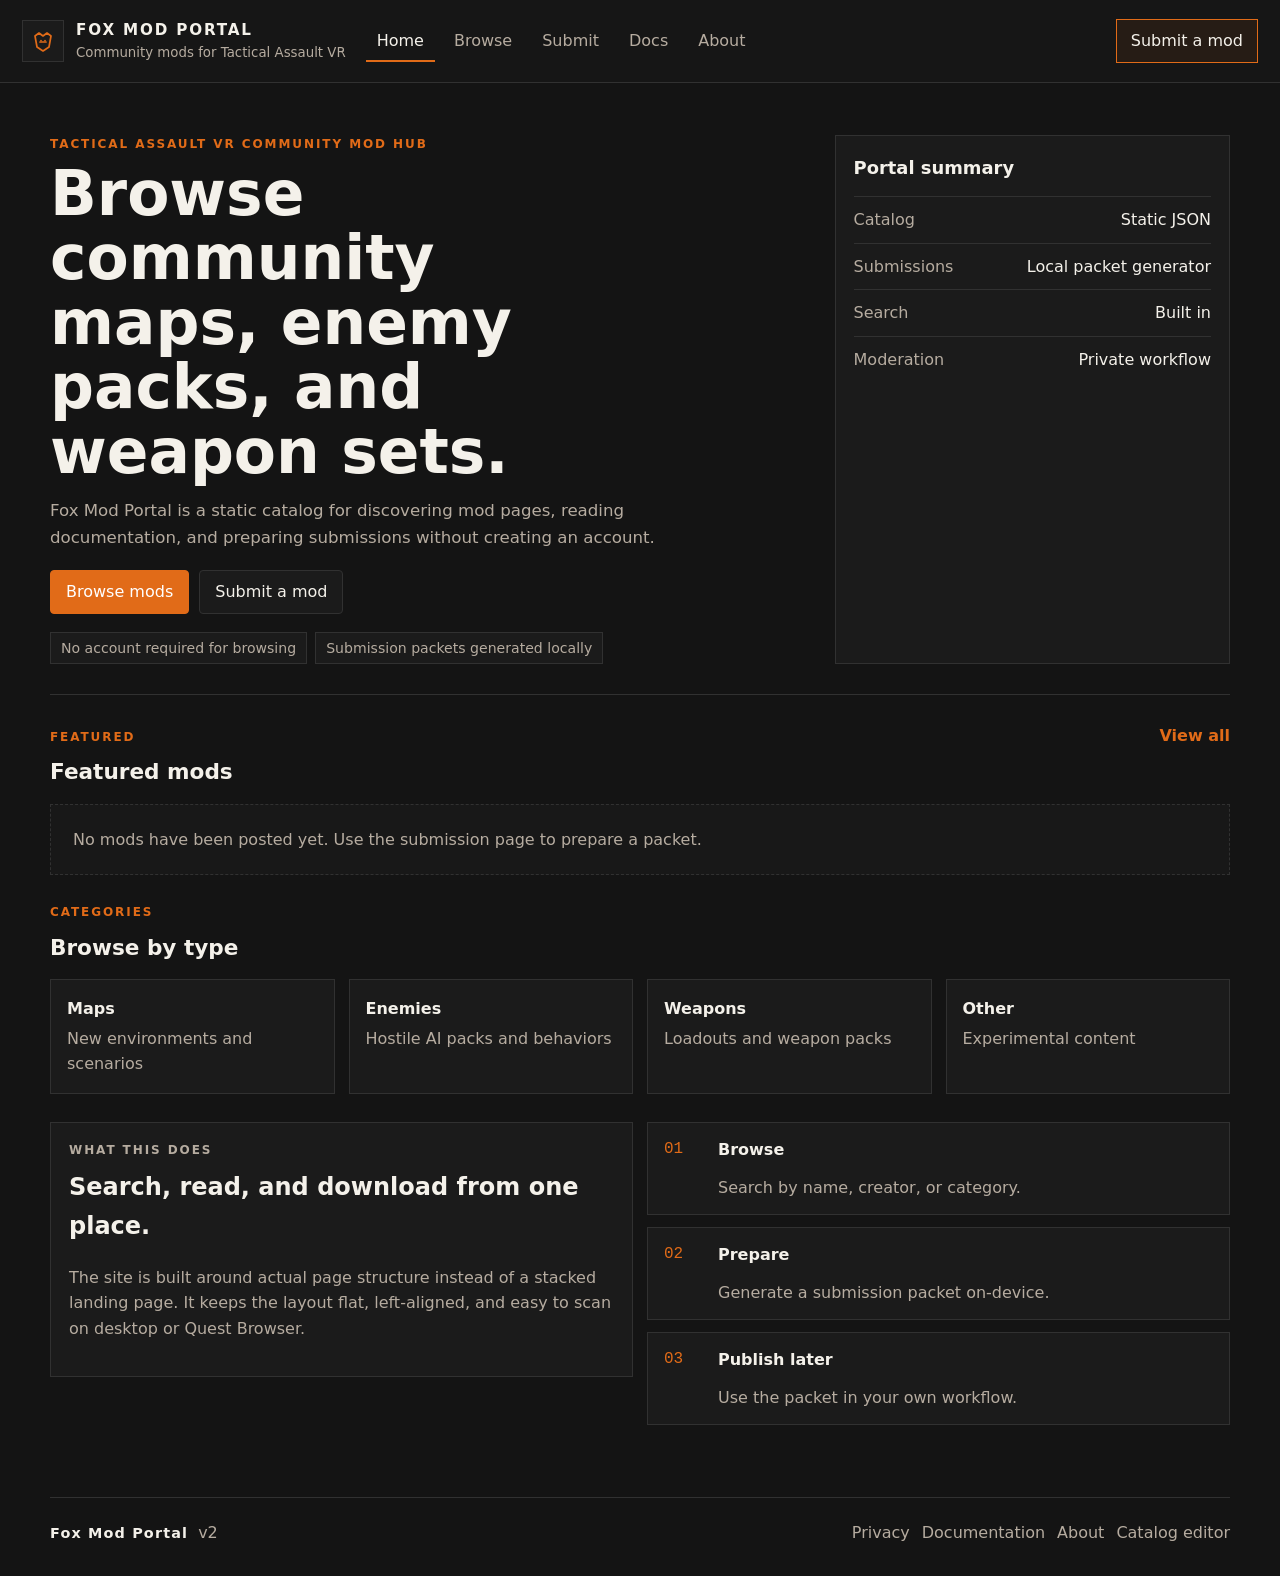
==== commit eaa946be: "Add files via upload" ====
--- a/index.html
+++ b/index.html
@@ -1,139 +1,3 @@
-<!doctype html>
-    <html lang="en">
-    <head>
-      <meta charset="utf-8">
-      <meta name="viewport" content="width=device-width,initial-scale=1">
-      <title>Fox Mod Portal</title>
-      <meta name="description" content="Community mods for Tactical Assault VR.">
-      <link rel="icon" href="favicon.svg" type="image/svg+xml">
-      <link rel="stylesheet" href="styles.css">
-    </head>
-    <body data-page="home" class="">
-      <div class="site-shell">
-        <header class="topbar">
-  <a class="brand" href="index.html" aria-label="Fox Mod Portal home">
-    <span class="brand-mark" aria-hidden="true">
-      <svg viewBox="0 0 24 24" role="img" aria-hidden="true">
-        <path d="M4 7l4-3 4 3 4-3 4 3-2 11-6 4-6-4-2-11z"></path>
-        <path d="M9 13h6"></path>
-        <path d="M10 11.5h.01"></path>
-        <path d="M14 11.5h.01"></path>
-      </svg>
-    </span>
-    <span class="brand-copy">
-      <strong>FOX MOD PORTAL</strong>
-      <small>Community mods for Tactical Assault VR</small>
-    </span>
-  </a>
-  <nav class="nav" aria-label="Primary navigation">
-    <a class="active" href="index.html">Home</a>
-    <a href="mods.html">Browse</a>
-    <a href="submit.html">Submit</a>
-    <a href="docs.html">Docs</a>
-    <a href="about.html">About</a>
-  </nav>
-  <a class="nav-cta" href="submit.html">Submit a mod</a>
-</header>
-
-        <main>
-              <section class="hero">
-            <div class="hero-copy">
-              <p class="kicker">TACTICAL ASSAULT VR COMMUNITY MOD HUB</p>
-              <h1>Browse community maps, enemy packs, and weapon sets.</h1>
-              <p class="lead">
-                Fox Mod Portal is a static catalog for discovering mod pages, reading documentation, and preparing
-                submissions without creating an account.
-              </p>
-              <div class="button-row">
-                <a class="button button-primary" href="mods.html">Browse mods</a>
-                <a class="button button-secondary" href="submit.html">Submit a mod</a>
-              </div>
-              <div class="hero-meta">
-                <span class="meta-chip">No account required for browsing</span>
-                <span class="meta-chip">Submission packets generated locally</span>
-                <span class="meta-chip">Orange-and-charcoal layout</span>
-              </div>
-            </div>
-            <aside class="hero-panel" aria-label="Portal summary">
-              <h2>Portal summary</h2>
-              <dl class="summary-list">
-                <div><dt>Catalog</dt><dd>Static JSON</dd></div>
-                <div><dt>Submissions</dt><dd>Local packet generator</dd></div>
-                <div><dt>Search</dt><dd>Built in</dd></div>
-                <div><dt>Moderation</dt><dd>Private workflow</dd></div>
-              </dl>
-            </aside>
-          </section>
-
-          <section class="split-section">
-            <div class="section-head left">
-              <div>
-                <p class="kicker">FEATURED</p>
-                <h2>Featured mods</h2>
-              </div>
-              <a class="text-link" href="mods.html">View all</a>
-            </div>
-            <div id="featured-grid" class="card-grid"></div>
-          </section>
-
-          <section class="split-section">
-            <div class="section-head left">
-              <div>
-                <p class="kicker">CATEGORIES</p>
-                <h2>Browse by type</h2>
-              </div>
-            </div>
-            <div class="category-grid">
-              <a href="mods.html?category=Map" class="category-card">
-                <strong>Maps</strong>
-                <span>New environments and scenarios</span>
-              </a>
-              <a href="mods.html?category=Enemy" class="category-card">
-                <strong>Enemies</strong>
-                <span>Hostile AI packs and behaviors</span>
-              </a>
-              <a href="mods.html?category=Weapon" class="category-card">
-                <strong>Weapons</strong>
-                <span>Loadouts and weapon packs</span>
-              </a>
-              <a href="mods.html?category=Other" class="category-card">
-                <strong>Other</strong>
-                <span>Experimental content</span>
-              </a>
-            </div>
-          </section>
-
-          <section class="split-section two-col">
-            <div class="feature-block">
-              <p class="kicker">WHAT THIS DOES</p>
-              <h2>Search, read, and download from one place.</h2>
-              <p>
-                The site is built around actual page structure instead of a stacked landing page.
-                It keeps the layout flat, left-aligned, and easy to scan on desktop or Quest Browser.
-              </p>
-            </div>
-            <div class="feature-list">
-              <div><span>01</span><strong>Browse</strong><p>Search by name, creator, or category.</p></div>
-              <div><span>02</span><strong>Prepare</strong><p>Generate a submission packet on-device.</p></div>
-              <div><span>03</span><strong>Publish later</strong><p>Use the packet in your own workflow.</p></div>
-            </div>
-          </section>
-        </main>
-        <footer class="footer">
-  <div class="footer-left">
-    <strong>Fox Mod Portal</strong>
-    <span>v2</span>
-  </div>
-  <nav class="footer-nav" aria-label="Footer navigation">
-    <a href="privacy.html">Privacy</a>
-    <a href="docs.html">Documentation</a>
-    <a href="about.html">About</a>
-    <a href="owner.html">Catalog editor</a>
-  </nav>
-</footer>
-
-      </div>
-      <script src="app.js"></script>
-      <script src="owner.js"></script>
-    </body>
-    </html>
+<!doctype html> <html lang="en"> <head> <meta charset="utf-8"> <meta name="viewport" content="width=device-width,initial-scale=1"> <title>Fox Mod Portal</title> <meta name="description" content="Community mods for Tactical Assault VR."> <link rel="icon" href="favicon.svg" type="image/svg+xml"> <link rel="stylesheet" href="styles.css"> </head> <body data-page="home" class=""> <div class="site-shell"> <header class="topbar"> <a class="brand" href="index.html" aria-label="Fox Mod Portal home"> <span class="brand-mark" aria-hidden="true"> <svg viewBox="0 0 24 24" role="img" aria-hidden="true"> <path d="M4 7l4-3 4 3 4-3 4 3-2 11-6 4-6-4-2-11z"></path> <path d="M9 13h6"></path> <path d="M10 11.5h.01"></path> <path d="M14 11.5h.01"></path> </svg> </span> <span class="brand-copy"> <strong>FOX MOD PORTAL</strong> <small>Community mods for Tactical Assault VR</small> </span> </a> <nav class="nav" aria-label="Primary navigation"> <a class="active" href="index.html">Home</a> <a href="mods.html">Browse</a> <a href="submit.html">Submit</a> <a href="docs.html">Docs</a> <a href="about.html">About</a> </nav> <a class="nav-cta" href="submit.html">Submit a mod</a>
+</header> <main> <section class="hero"> <div class="hero-copy"> <p class="kicker">TACTICAL ASSAULT VR COMMUNITY MOD HUB</p> <h1>Browse community maps, enemy packs, and weapon sets.</h1> <p class="lead"> Fox Mod Portal is a static catalog for discovering mod pages, reading documentation, and preparing submissions without creating an account. </p> <div class="button-row"> <a class="button button-primary" href="mods.html">Browse mods</a> <a class="button button-secondary" href="submit.html">Submit a mod</a> </div> <div class="hero-meta"> <span class="meta-chip">No account required for browsing</span> <span class="meta-chip">Submission packets generated locally</span> </div> </div> <aside class="hero-panel" aria-label="Portal summary"> <h2>Portal summary</h2> <dl class="summary-list"> <div><dt>Catalog</dt><dd>Static JSON</dd></div> <div><dt>Submissions</dt><dd>Local packet generator</dd></div> <div><dt>Search</dt><dd>Built in</dd></div> <div><dt>Moderation</dt><dd>Private workflow</dd></div> </dl> </aside> </section> <section class="split-section"> <div class="section-head left"> <div> <p class="kicker">FEATURED</p> <h2>Featured mods</h2> </div> <a class="text-link" href="mods.html">View all</a> </div> <div id="featured-grid" class="card-grid"></div> </section> <section class="split-section"> <div class="section-head left"> <div> <p class="kicker">CATEGORIES</p> <h2>Browse by type</h2> </div> </div> <div class="category-grid"> <a href="mods.html?category=Map" class="category-card"> <strong>Maps</strong> <span>New environments and scenarios</span> </a> <a href="mods.html?category=Enemy" class="category-card"> <strong>Enemies</strong> <span>Hostile AI packs and behaviors</span> </a> <a href="mods.html?category=Weapon" class="category-card"> <strong>Weapons</strong> <span>Loadouts and weapon packs</span> </a> <a href="mods.html?category=Other" class="category-card"> <strong>Other</strong> <span>Experimental content</span> </a> </div> </section> <section class="split-section two-col"> <div class="feature-block"> <p class="kicker">WHAT THIS DOES</p> <h2>Search, read, and download from one place.</h2> <p> The site is built around actual page structure instead of a stacked landing page. It keeps the layout flat, left-aligned, and easy to scan on desktop or Quest Browser. </p> </div> <div class="feature-list"> <div><span>01</span><strong>Browse</strong><p>Search by name, creator, or category.</p></div> <div><span>02</span><strong>Prepare</strong><p>Generate a submission packet on-device.</p></div> <div><span>03</span><strong>Publish later</strong><p>Use the packet in your own workflow.</p></div> </div> </section> </main> <footer class="footer"> <div class="footer-left"> <strong>Fox Mod Portal</strong> <span>v2</span> </div> <nav class="footer-nav" aria-label="Footer navigation"> <a href="privacy.html">Privacy</a> <a href="docs.html">Documentation</a> <a href="about.html">About</a> <a href="owner.html">Catalog editor</a> </nav>
+</footer> </div> <script src="app.js"></script> <script src="owner.js"></script> </body> </html>
